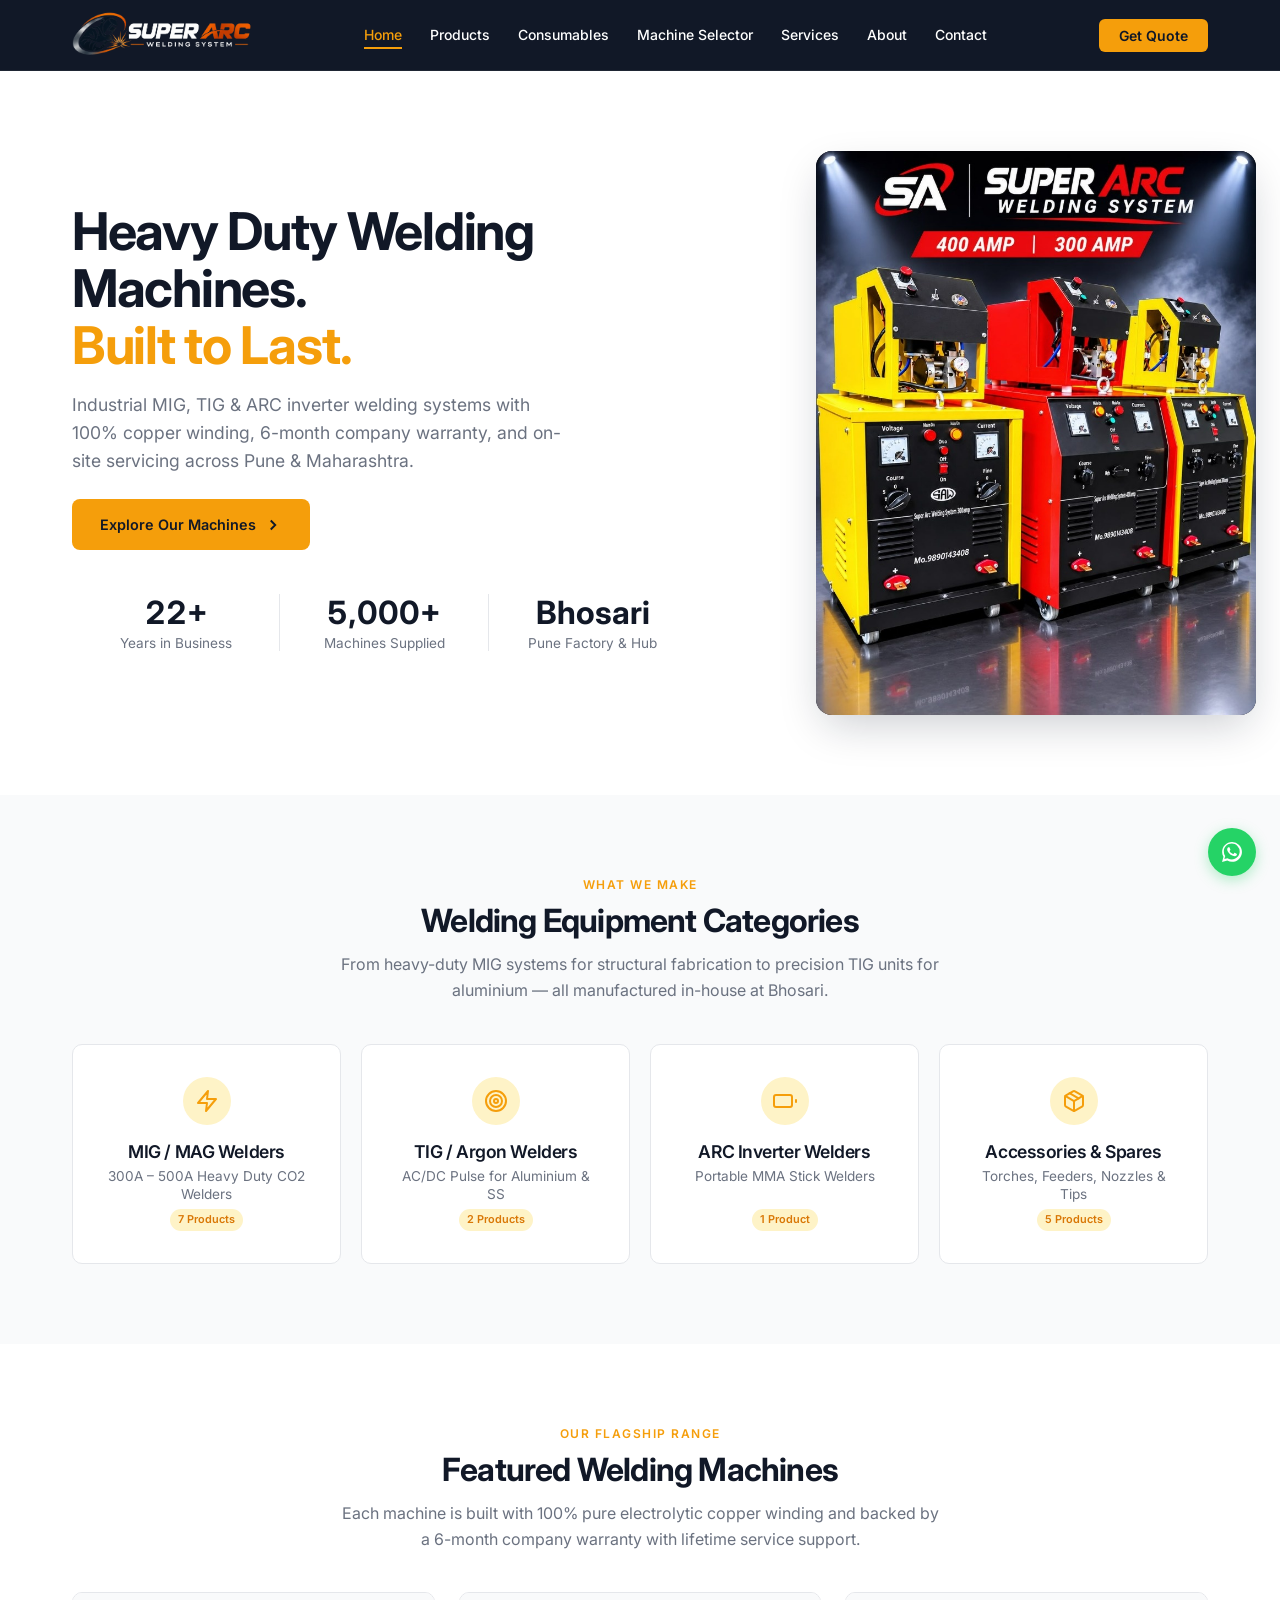
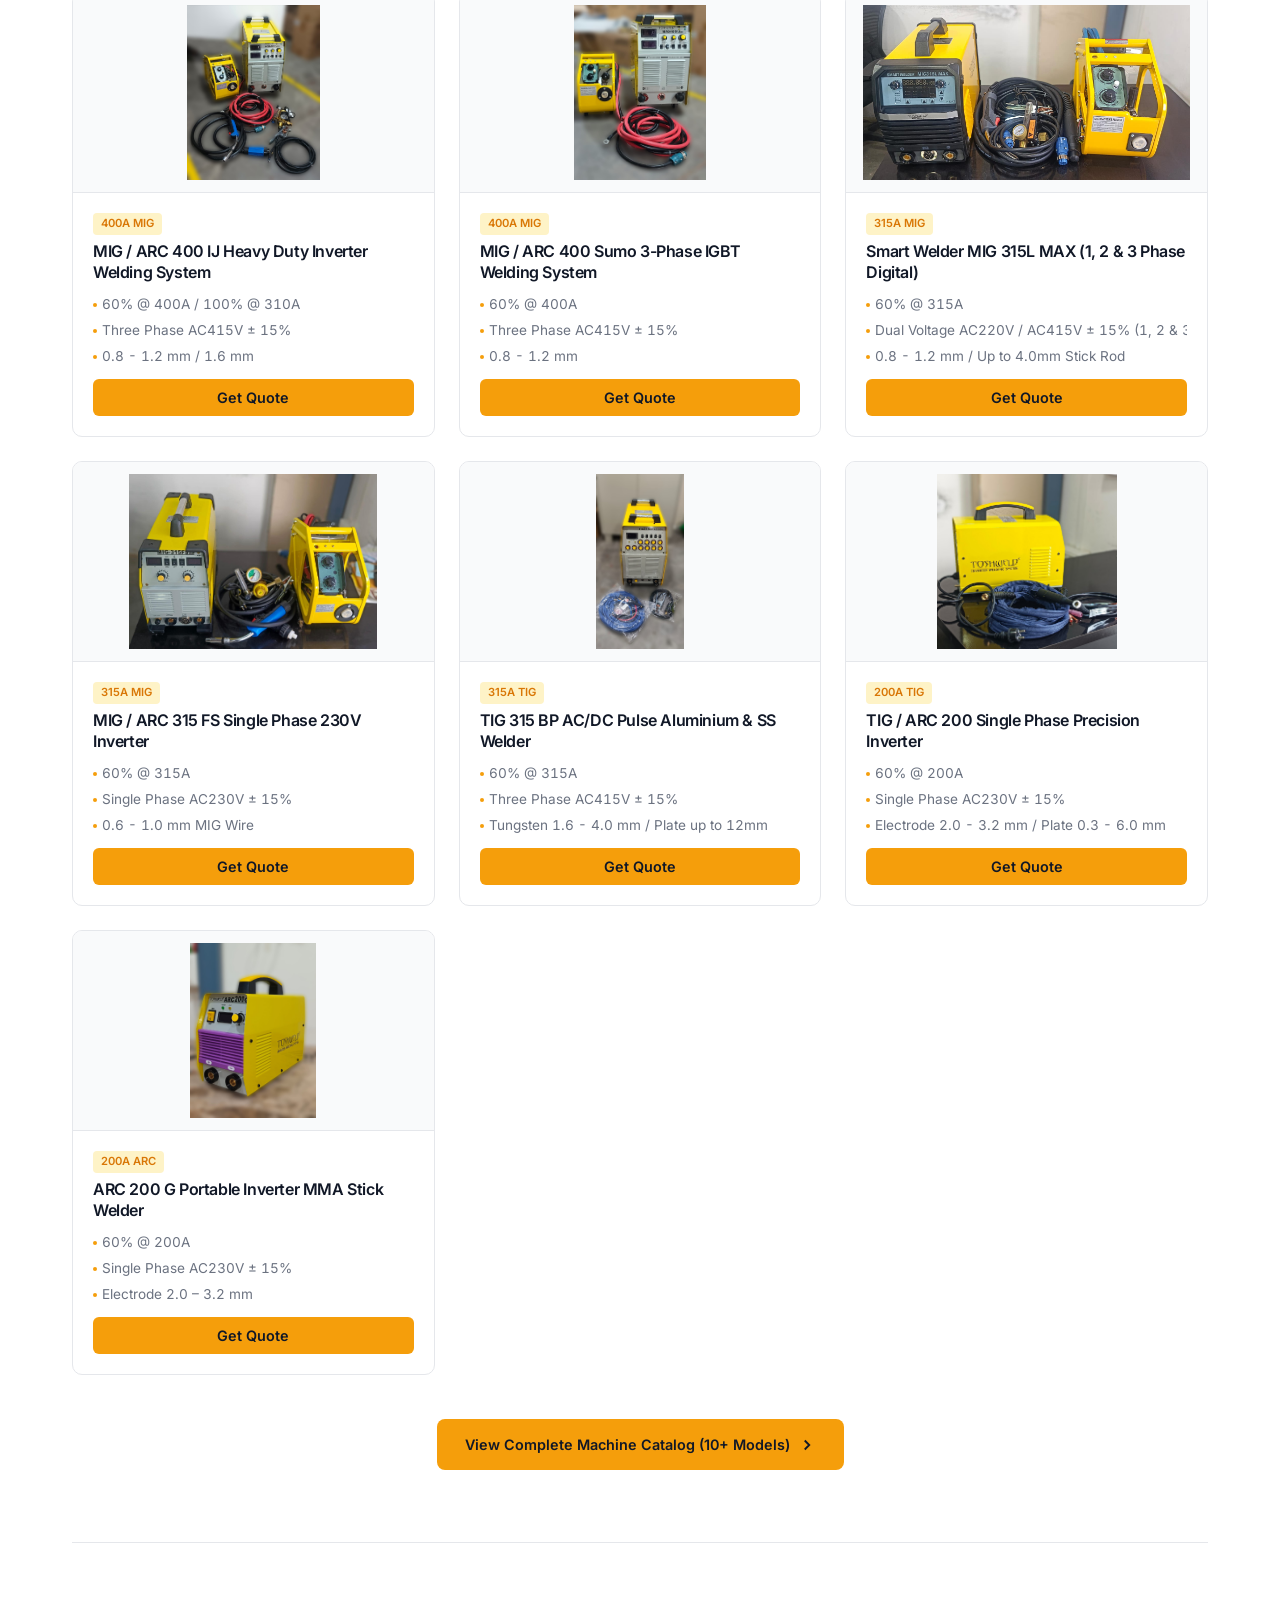
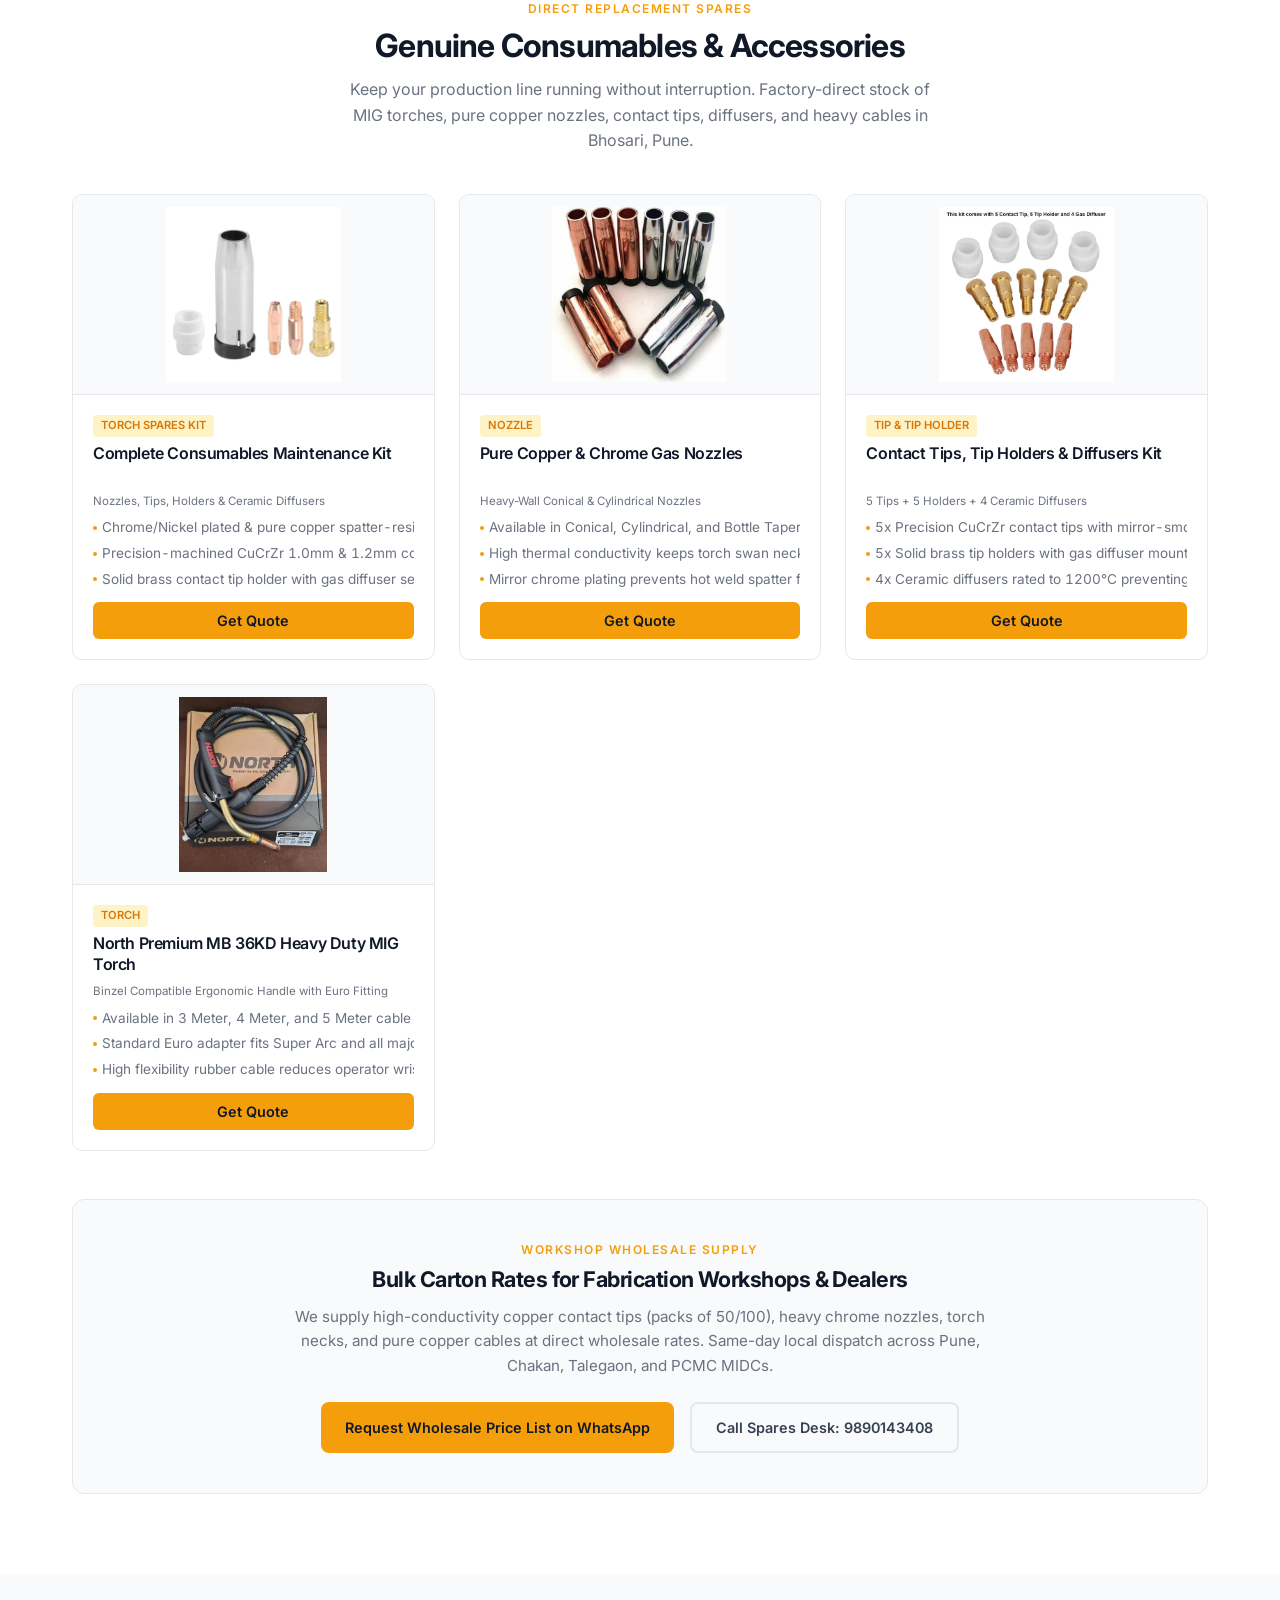
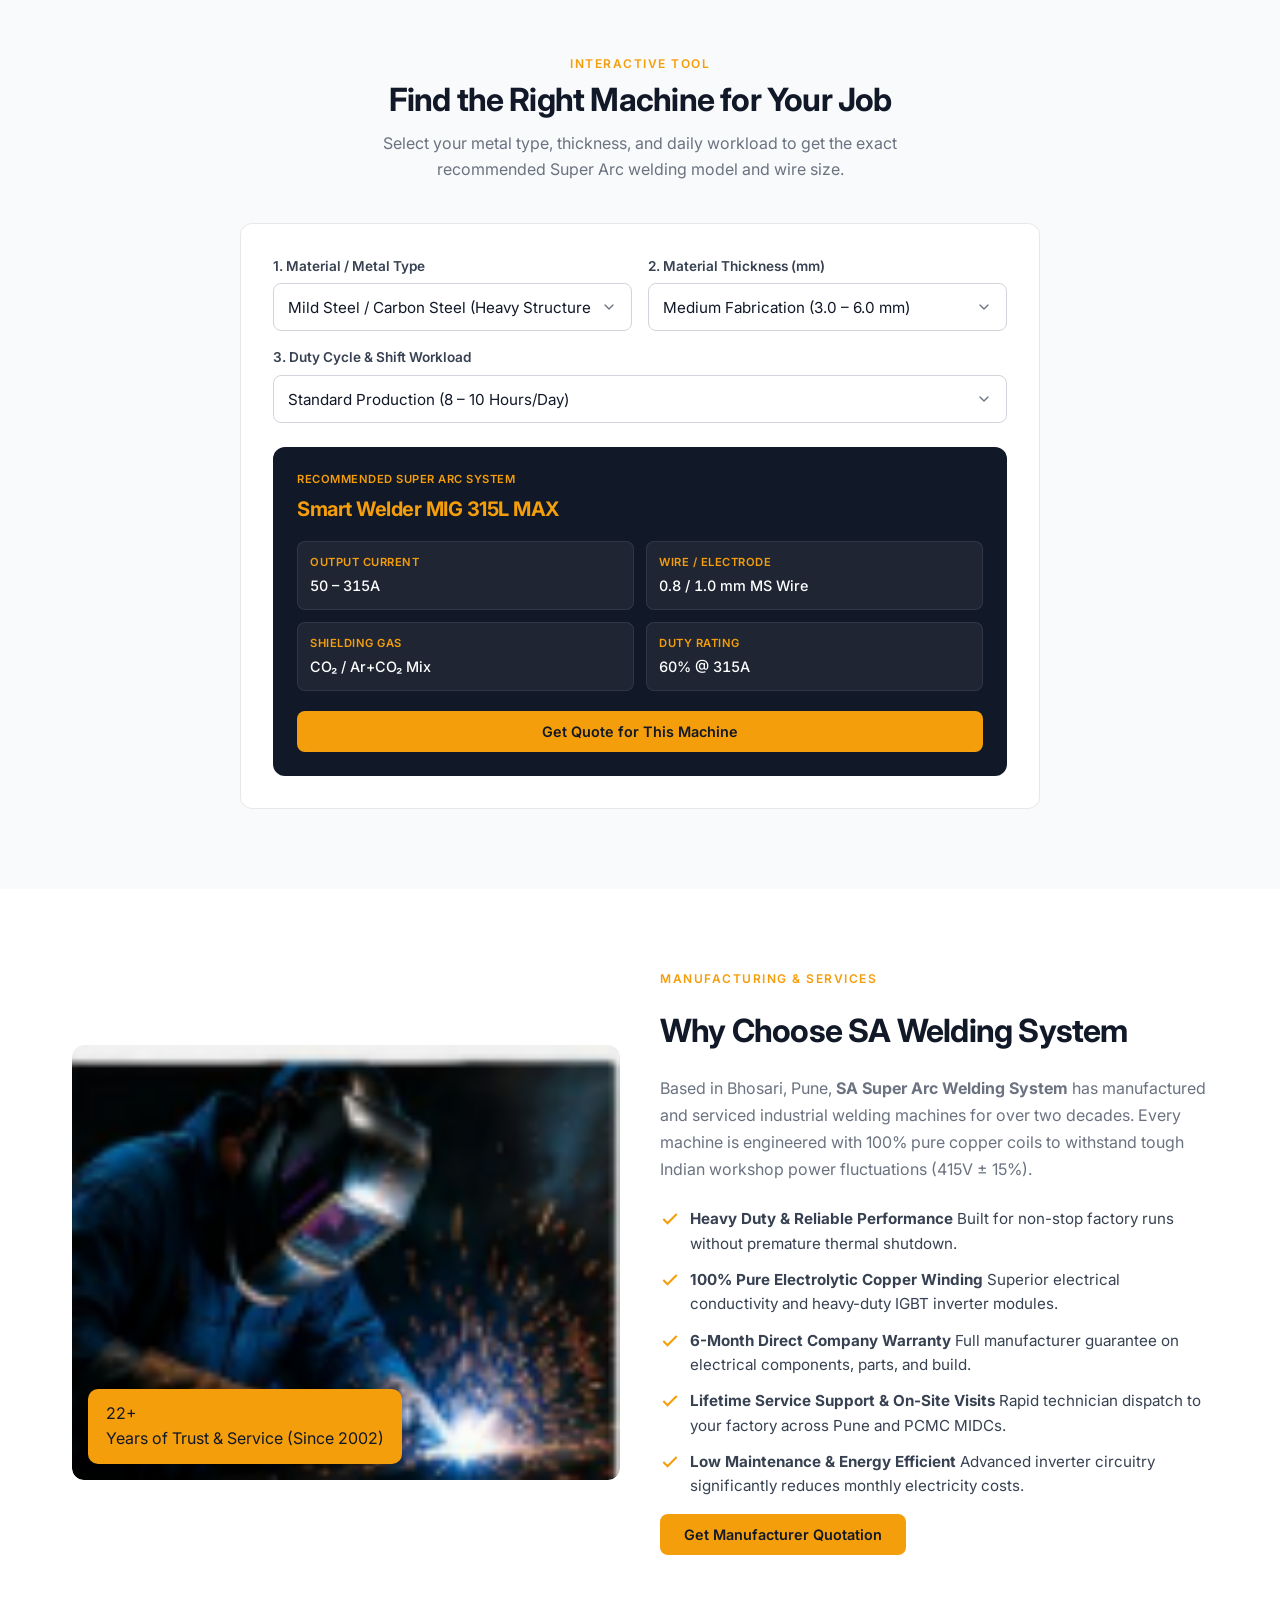
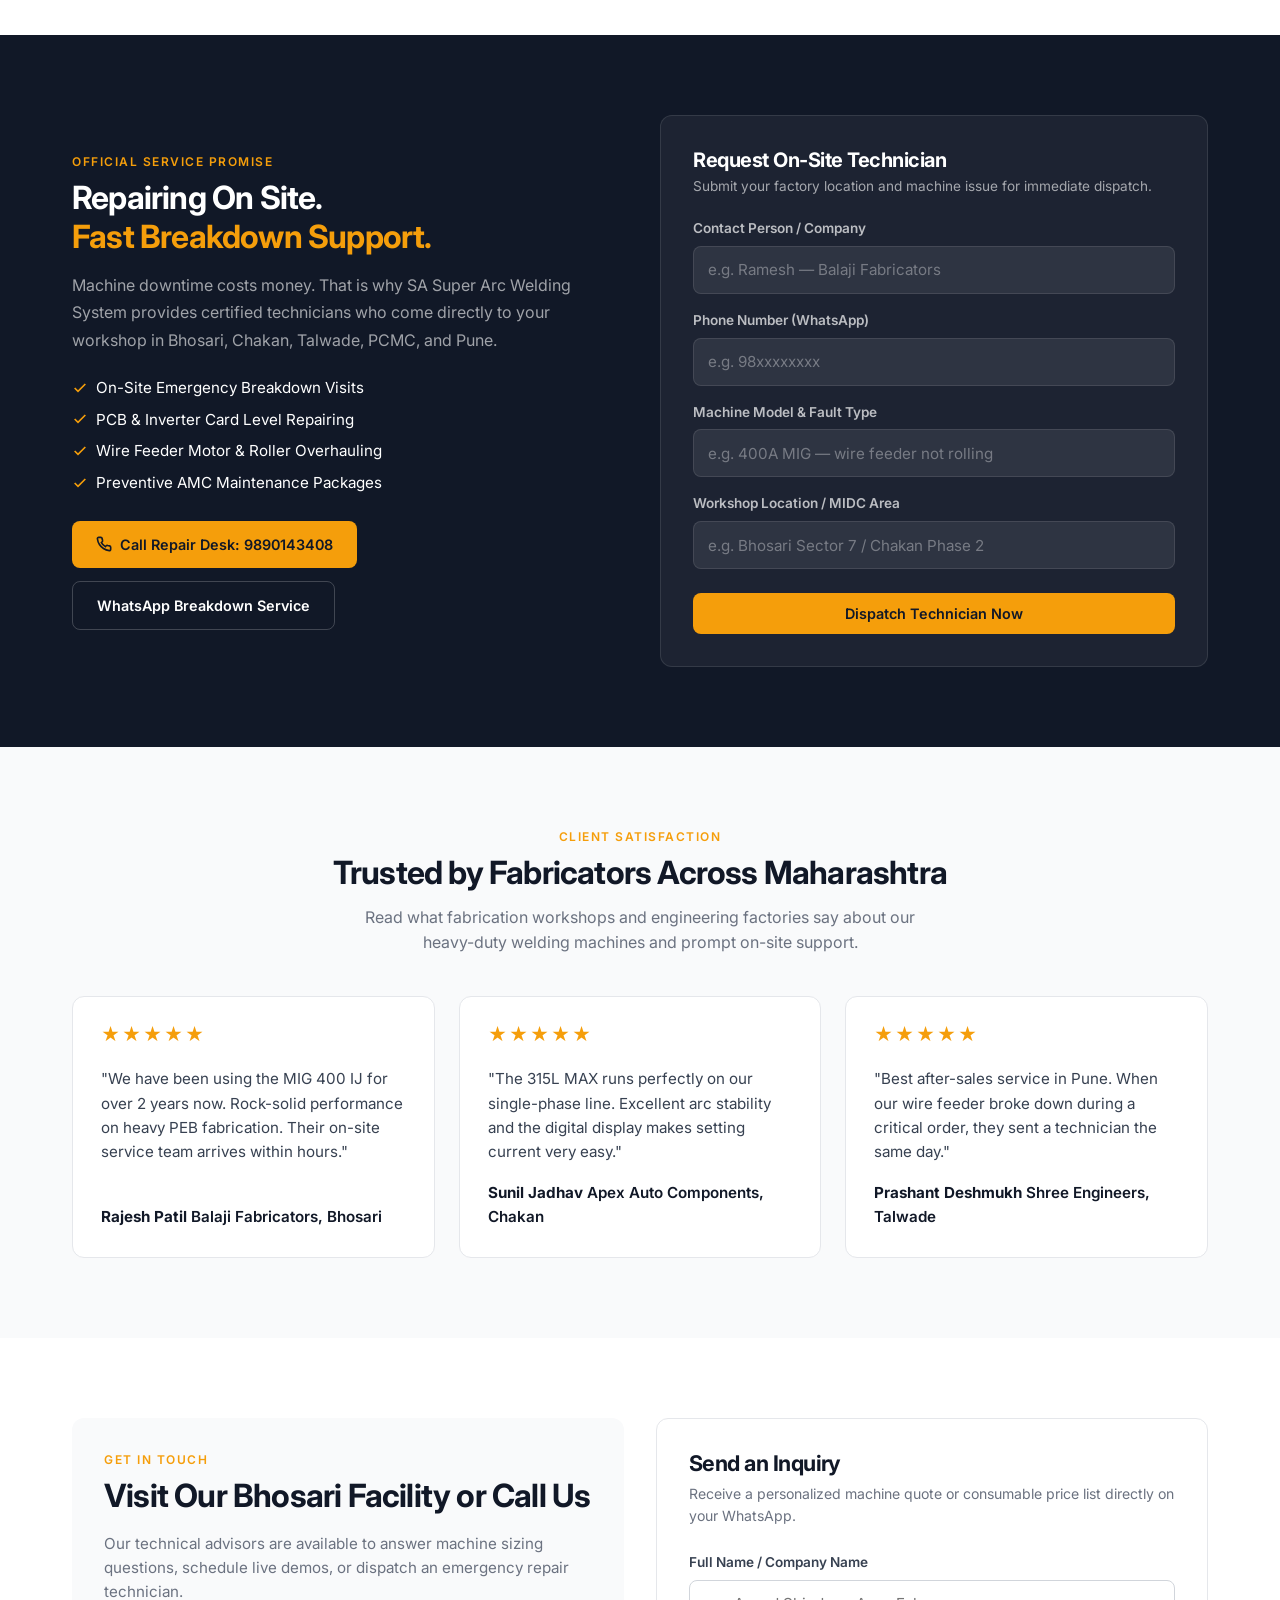
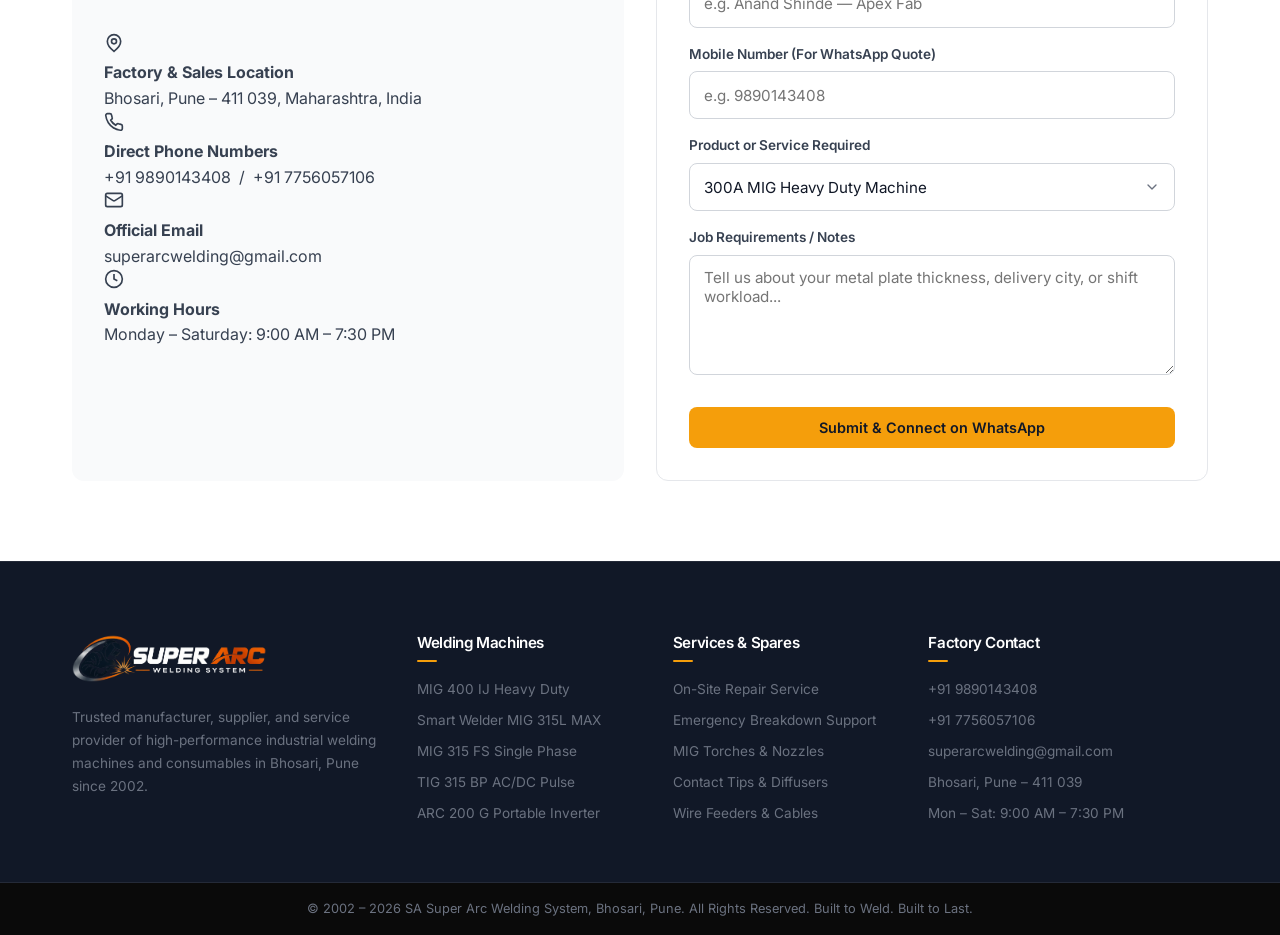
==== index.html @ d8140ee6 "Initial commit: SA Super Arc Welding System website with modern industrial B2B frontend" ====
<!DOCTYPE html>
<html lang="en">
<head>
  <meta charset="UTF-8">
  <meta name="viewport" content="width=device-width, initial-scale=1.0">
  <title>SA Super Arc Welding System | Industrial Welding Machines | Bhosari, Pune</title>
  <meta name="description" content="SA Super Arc Welding System — Manufacturers of Heavy Duty MIG, TIG & ARC Inverter Welding Machines since 2002. 100% Copper Winding, 6-Month Warranty, On-Site Service. Bhosari, Pune.">

  <!-- Google Fonts: Inter Only -->
  <link rel="preconnect" href="https://fonts.googleapis.com">
  <link rel="preconnect" href="https://fonts.gstatic.com" crossorigin>
  <link href="https://fonts.googleapis.com/css2?family=Inter:wght@400;500;600;700&display=swap" rel="stylesheet">

  <!-- Favicon -->
  <link rel="icon" type="image/png" href="assets/images/favicon.png">

  <!-- Stylesheet -->
  <link rel="stylesheet" href="assets/css/styles.css">
</head>
<body>

  <!-- ===== HEADER ===== -->
  <header class="site-header">
    <div class="container">
      <a href="index.html" class="brand-logo" aria-label="SA Super Arc Welding System">
        <img src="assets/images/logo-header.png" alt="SA Super Arc Welding System" class="brand-logo-img">
      </a>

      <!-- Simplified Clean Navigation -->
      <nav>
        <ul class="nav-menu" id="navMenu">
          <button class="mobile-nav-close" id="mobileNavClose" aria-label="Close menu">&times;</button>
          <li><a href="index.html" class="nav-link active">Home</a></li>
          <li><a href="products.html" class="nav-link">Products</a></li>
          <li><a href="#consumables" class="nav-link">Consumables</a></li>
          <li><a href="#calculator" class="nav-link">Machine Selector</a></li>
          <li><a href="#services" class="nav-link">Services</a></li>
          <li><a href="#about" class="nav-link">About</a></li>
          <li><a href="#contact" class="nav-link">Contact</a></li>
        </ul>
      </nav>

      <div style="display: flex; align-items: center; gap: 1rem;">
        <button class="btn btn-get-quote" onclick="openQuoteModal('General Inquiry')">
          Get Quote
        </button>
        <button class="mobile-toggle" id="mobileToggle" aria-label="Toggle Menu">
          <span></span>
          <span></span>
          <span></span>
        </button>
      </div>
    </div>
  </header>

  <!-- ===== 1. HERO (WHAT YOU SELL + 1 BUTTON + TRUST NUMBERS) ===== -->
  <section class="hero-section section-padding" id="hero">
    <div class="container">
      <div class="hero-content">
        <h1 class="hero-title">
          Heavy Duty Welding Machines.<br>
          <span class="highlight-accent">Built to Last.</span>
        </h1>
        <p class="hero-subtitle">
          Industrial MIG, TIG & ARC inverter welding systems with 100% copper winding, 6-month company warranty, and on-site servicing across Pune & Maharashtra.
        </p>
        <div class="hero-actions">
          <a href="#products" class="btn btn-primary">
            Explore Our Machines
            <svg width="18" height="18" viewBox="0 0 24 24" fill="none" stroke="currentColor" stroke-width="2.5"><polyline points="9 18 15 12 9 6"/></svg>
          </a>
        </div>

        <!-- Trust Row of Numbers Near the Top -->
        <div class="stats-row">
          <div class="stat-item">
            <div class="stat-number">22+</div>
            <div class="stat-label">Years in Business</div>
          </div>
          <div class="stat-item">
            <div class="stat-number">5,000+</div>
            <div class="stat-label">Machines Supplied</div>
          </div>
          <div class="stat-item">
            <div class="stat-number">Bhosari</div>
            <div class="stat-label">Pune Factory & Hub</div>
          </div>
        </div>
      </div>

      <div class="hero-image-wrapper">
        <img src="assets/images/hero-machines-banner.jpg" alt="SA Super Arc Welding System 400 AMP and 300 AMP Flagship Heavy Duty Machines" width="799" height="1024" fetchpriority="high">
      </div>
    </div>
  </section>

  <!-- ===== 2. CATEGORIES ===== -->
  <section class="section-padding categories-section" id="categories">
    <div class="container">
      <div class="section-header">
        <span class="section-tag">What We Make</span>
        <h2 class="section-title">Welding Equipment Categories</h2>
        <p class="section-subtitle">
          From heavy-duty MIG systems for structural fabrication to precision TIG units for aluminium — all manufactured in-house at Bhosari.
        </p>
      </div>
      <div class="categories-grid" id="categoriesGrid"></div>
    </div>
  </section>

  <!-- ===== 3. FEATURED MACHINES (EQUAL HEIGHT, 1 BUTTON PER CARD) ===== -->
  <section class="section-padding featured-section" id="products">
    <div class="container">
      <div class="section-header">
        <span class="section-tag">Our Flagship Range</span>
        <h2 class="section-title">Featured Welding Machines</h2>
        <p class="section-subtitle">
          Each machine is built with 100% pure electrolytic copper winding and backed by a 6-month company warranty with lifetime service support.
        </p>
      </div>

      <div class="featured-grid" id="featuredGrid"></div>

      <div style="text-align: center; margin-top: 2.75rem;">
        <a href="products.html" class="btn btn-primary" style="display: inline-flex; padding: 14px 28px;">
          View Complete Machine Catalog (10+ Models)
          <svg width="18" height="18" viewBox="0 0 24 24" fill="none" stroke="currentColor" stroke-width="2.5"><polyline points="9 18 15 12 9 6"/></svg>
        </a>
      </div>

      <!-- ===== GENUINE CONSUMABLES & ACCESSORIES SUB-SECTION ===== -->
      <div id="consumables" style="margin-top: 4.5rem; padding-top: 3.5rem; border-top: 1px solid var(--gray-200);">
        <div class="section-header">
          <span class="section-tag">Direct Replacement Spares</span>
          <h2 class="section-title">Genuine Consumables & Accessories</h2>
          <p class="section-subtitle">
            Keep your production line running without interruption. Factory-direct stock of MIG torches, pure copper nozzles, contact tips, diffusers, and heavy cables in Bhosari, Pune.
          </p>
        </div>

        <div class="products-grid" id="consumablesHomeGrid"></div>

        <div style="background: var(--gray-50); border: 1px solid var(--gray-200); border-radius: 12px; padding: 2.5rem; margin-top: 3rem;">
          <div style="max-width: 720px; margin: 0 auto; text-align: center;">
            <span class="section-tag">Workshop Wholesale Supply</span>
            <h3 style="font-size: 1.35rem; font-weight: 700; color: var(--gray-900); margin-bottom: 0.75rem;">
              Bulk Carton Rates for Fabrication Workshops & Dealers
            </h3>
            <p style="color: var(--gray-500); line-height: 1.6; margin-bottom: 1.5rem; font-size: 0.95rem;">
              We supply high-conductivity copper contact tips (packs of 50/100), heavy chrome nozzles, torch necks, and pure copper cables at direct wholesale rates. Same-day local dispatch across Pune, Chakan, Talegaon, and PCMC MIDCs.
            </p>
            <div style="display: flex; justify-content: center; gap: 1rem; flex-wrap: wrap;">
              <button class="btn btn-primary" onclick="openQuoteModal('Bulk Consumables Wholesale Price List')">
                Request Wholesale Price List on WhatsApp
              </button>
              <a href="tel:+919890143408" class="btn btn-outline">
                Call Spares Desk: 9890143408
              </a>
            </div>
          </div>
        </div>
      </div>
    </div>
  </section>

  <!-- ===== 4. MACHINE SELECTOR (INTERACTIVE TOOL) ===== -->
  <section class="section-padding selector-section" id="calculator">
    <div class="container">
      <div class="section-header">
        <span class="section-tag">Interactive Tool</span>
        <h2 class="section-title">Find the Right Machine for Your Job</h2>
        <p class="section-subtitle">
          Select your metal type, thickness, and daily workload to get the exact recommended Super Arc welding model and wire size.
        </p>
      </div>

      <div class="selector-container">
        <div class="selector-form-grid">
          <div class="form-group">
            <label for="calcMetal">1. Material / Metal Type</label>
            <select id="calcMetal" class="form-control">
              <option value="ms">Mild Steel / Carbon Steel (Heavy Structure / PEB)</option>
              <option value="ss">Stainless Steel (Food, Pharma & Sheet Metal)</option>
              <option value="aluminium">Aluminium & Alloys (Auto Intercoolers, Tanks)</option>
              <option value="general">General Maintenance / Site Welding</option>
            </select>
          </div>

          <div class="form-group">
            <label for="calcThickness">2. Material Thickness (mm)</label>
            <select id="calcThickness" class="form-control">
              <option value="1.2">Sheet Metal (0.8 – 2.0 mm)</option>
              <option value="4.0" selected>Medium Fabrication (3.0 – 6.0 mm)</option>
              <option value="8.0">Heavy Plate & Girders (8.0 – 12.0 mm)</option>
              <option value="16.0">Super Heavy Continuous (16.0 mm+)</option>
            </select>
          </div>

          <div class="form-group" style="grid-column: 1 / -1;">
            <label for="calcWorkload">3. Duty Cycle & Shift Workload</label>
            <select id="calcWorkload" class="form-control">
              <option value="light">Single Shift / Light Workshop Use</option>
              <option value="medium" selected>Standard Production (8 – 10 Hours/Day)</option>
              <option value="heavy">Continuous Heavy Industrial Duty (24/7)</option>
            </select>
          </div>
        </div>

        <div class="selector-result">
          <div class="selector-spec-label" style="margin-bottom: 4px;">Recommended Super Arc System</div>
          <div class="selector-result-title" id="calcResultModel">Smart Welder MIG 315L MAX</div>
          
          <div class="selector-specs-grid">
            <div class="selector-spec-box">
              <div class="selector-spec-label">Output Current</div>
              <div class="selector-spec-value" id="calcResultAmps">180A – 260A</div>
            </div>
            <div class="selector-spec-box">
              <div class="selector-spec-label">Wire / Electrode</div>
              <div class="selector-spec-value" id="calcResultWire">0.8 mm – 1.0 mm Wire</div>
            </div>
            <div class="selector-spec-box">
              <div class="selector-spec-label">Shielding Gas</div>
              <div class="selector-spec-value" id="calcResultGas">100% CO2 Gas</div>
            </div>
            <div class="selector-spec-box">
              <div class="selector-spec-label">Duty Rating</div>
              <div class="selector-spec-value" id="calcResultDuty">60% @ 315A</div>
            </div>
          </div>

          <button class="btn btn-primary" style="width: 100%; margin-top: 1.25rem;" onclick="openQuoteModal('Custom Match Recommendation')">
            Get Quote for This Machine
          </button>
        </div>
      </div>
    </div>
  </section>

  <!-- ===== 5. WHY CHOOSE US / ABOUT ===== -->
  <section class="section-padding about-section" id="about">
    <div class="container about-grid">
      <div class="about-image-wrap">
        <img src="assets/images/welder-work.png" alt="Industrial Welder at Work with Super Arc System" class="about-main-img">
        <div class="about-badge-card">
          <div class="about-badge-number">22+</div>
          <div class="about-badge-label">Years of Trust & Service (Since 2002)</div>
        </div>
      </div>

      <div class="about-content">
        <span class="section-tag" style="text-align: left;">Manufacturing & Services</span>
        <h2 class="section-title" style="text-align: left; margin-bottom: 0.5rem;">
          Why Choose SA Welding System
        </h2>
        <p>
          Based in Bhosari, Pune, <strong>SA Super Arc Welding System</strong> has manufactured and serviced industrial welding machines for over two decades. Every machine is engineered with 100% pure copper coils to withstand tough Indian workshop power fluctuations (415V ± 15%).
        </p>

        <ul class="why-list">
          <li class="why-list-item">
            <svg viewBox="0 0 24 24" fill="none" stroke="currentColor" stroke-width="2.5"><polyline points="20 6 9 17 4 12"/></svg>
            <div>
              <strong>Heavy Duty & Reliable Performance</strong>
              <span>Built for non-stop factory runs without premature thermal shutdown.</span>
            </div>
          </li>
          <li class="why-list-item">
            <svg viewBox="0 0 24 24" fill="none" stroke="currentColor" stroke-width="2.5"><polyline points="20 6 9 17 4 12"/></svg>
            <div>
              <strong>100% Pure Electrolytic Copper Winding</strong>
              <span>Superior electrical conductivity and heavy-duty IGBT inverter modules.</span>
            </div>
          </li>
          <li class="why-list-item">
            <svg viewBox="0 0 24 24" fill="none" stroke="currentColor" stroke-width="2.5"><polyline points="20 6 9 17 4 12"/></svg>
            <div>
              <strong>6-Month Direct Company Warranty</strong>
              <span>Full manufacturer guarantee on electrical components, parts, and build.</span>
            </div>
          </li>
          <li class="why-list-item">
            <svg viewBox="0 0 24 24" fill="none" stroke="currentColor" stroke-width="2.5"><polyline points="20 6 9 17 4 12"/></svg>
            <div>
              <strong>Lifetime Service Support & On-Site Visits</strong>
              <span>Rapid technician dispatch to your factory across Pune and PCMC MIDCs.</span>
            </div>
          </li>
          <li class="why-list-item">
            <svg viewBox="0 0 24 24" fill="none" stroke="currentColor" stroke-width="2.5"><polyline points="20 6 9 17 4 12"/></svg>
            <div>
              <strong>Low Maintenance & Energy Efficient</strong>
              <span>Advanced inverter circuitry significantly reduces monthly electricity costs.</span>
            </div>
          </li>
        </ul>

        <div>
          <button class="btn btn-primary" onclick="openQuoteModal('Factory Direct Inquiry')">
            Get Manufacturer Quotation
          </button>
        </div>
      </div>
    </div>
  </section>

  <!-- ===== 6. ON-SITE REPAIR / SERVICES (RICH CHARCOAL CONTRAST SECTION) ===== -->
  <section class="services-section section-padding" id="services">
    <div class="container services-grid">
      <div class="services-content">
        <span class="section-tag">Official Service Promise</span>
        <h2 class="services-heading">
          Repairing On Site.<br>
          <span>Fast Breakdown Support.</span>
        </h2>
        <p class="services-text">
          Machine downtime costs money. That is why SA Super Arc Welding System provides certified technicians who come directly to your workshop in Bhosari, Chakan, Talwade, PCMC, and Pune.
        </p>

        <ul class="services-check-list">
          <li class="services-check-item">
            <svg viewBox="0 0 24 24" fill="none" stroke="currentColor" stroke-width="2.5"><polyline points="20 6 9 17 4 12"/></svg>
            On-Site Emergency Breakdown Visits
          </li>
          <li class="services-check-item">
            <svg viewBox="0 0 24 24" fill="none" stroke="currentColor" stroke-width="2.5"><polyline points="20 6 9 17 4 12"/></svg>
            PCB & Inverter Card Level Repairing
          </li>
          <li class="services-check-item">
            <svg viewBox="0 0 24 24" fill="none" stroke="currentColor" stroke-width="2.5"><polyline points="20 6 9 17 4 12"/></svg>
            Wire Feeder Motor & Roller Overhauling
          </li>
          <li class="services-check-item">
            <svg viewBox="0 0 24 24" fill="none" stroke="currentColor" stroke-width="2.5"><polyline points="20 6 9 17 4 12"/></svg>
            Preventive AMC Maintenance Packages
          </li>
        </ul>

        <div style="display: flex; gap: 0.85rem; flex-wrap: wrap; margin-top: 1.75rem;">
          <a href="tel:+919890143408" class="btn btn-primary">
            <svg width="16" height="16" viewBox="0 0 24 24" fill="none" stroke="currentColor" stroke-width="2.5"><path d="M22 16.92v3a2 2 0 0 1-2.18 2 19.79 19.79 0 0 1-8.63-3.07 19.5 19.5 0 0 1-6-6 19.79 19.79 0 0 1-3.07-8.67A2 2 0 0 1 4.11 2h3a2 2 0 0 1 2 1.72c.13.87.36 1.72.7 2.81a2 2 0 0 1-.45 2.11L8.09 9.91a16 16 0 0 0 6 6l1.27-1.27a2 2 0 0 1 2.11-.45c1.09.34 1.94.57 2.81.7A2 2 0 0 1 22 16.92z"/></svg>
            Call Repair Desk: 9890143408
          </a>
          <a href="https://wa.me/917756057106?text=URGENT%20WELDING%20MACHINE%20BREAKDOWN%20REPAIR%20SERVICE%20REQUEST" target="_blank" class="btn btn-outline-light">
            WhatsApp Breakdown Service
          </a>
        </div>
      </div>

      <!-- Quick Repair Dispatch Form -->
      <div class="services-form-card">
        <h3 style="font-size: 1.25rem; font-weight: 700; color: var(--white); margin-bottom: 0.25rem;">
          Request On-Site Technician
        </h3>
        <p style="font-size: 0.85rem; color: rgba(255,255,255,0.6); margin-bottom: 1.25rem;">
          Submit your factory location and machine issue for immediate dispatch.
        </p>

        <form id="repairServiceForm">
          <div class="form-group">
            <label>Contact Person / Company</label>
            <input type="text" name="name" class="form-control" placeholder="e.g. Ramesh — Balaji Fabricators" required>
          </div>
          <div class="form-group">
            <label>Phone Number (WhatsApp)</label>
            <input type="tel" name="phone" class="form-control" placeholder="e.g. 98xxxxxxxx" required>
          </div>
          <div class="form-group">
            <label>Machine Model & Fault Type</label>
            <input type="text" name="service" class="form-control" placeholder="e.g. 400A MIG — wire feeder not rolling" required>
          </div>
          <div class="form-group">
            <label>Workshop Location / MIDC Area</label>
            <input type="text" name="notes" class="form-control" placeholder="e.g. Bhosari Sector 7 / Chakan Phase 2" required>
          </div>
          <button type="submit" class="btn btn-primary" style="width: 100%; margin-top: 0.5rem;">
            Dispatch Technician Now
          </button>
        </form>
      </div>
    </div>
  </section>

  <!-- ===== 7. TESTIMONIALS (3 CLEAN BALANCED CARDS) ===== -->
  <section class="section-padding testimonials-section" id="reviews">
    <div class="container">
      <div class="section-header">
        <span class="section-tag">Client Satisfaction</span>
        <h2 class="section-title">Trusted by Fabricators Across Maharashtra</h2>
        <p class="section-subtitle">
          Read what fabrication workshops and engineering factories say about our heavy-duty welding machines and prompt on-site support.
        </p>
      </div>

      <div class="testimonials-grid" id="testimonialsGrid"></div>
    </div>
  </section>

  <!-- ===== 8. CONTACT & LOCATION SECTION ===== -->
  <section class="section-padding contact-section" id="contact">
    <div class="container contact-grid">
      <!-- Contact Details -->
      <div class="contact-card">
        <span class="section-tag" style="text-align: left;">Get in Touch</span>
        <h2 class="section-title" style="text-align: left; margin-bottom: 1rem;">
          Visit Our Bhosari Facility or Call Us
        </h2>
        <p style="color: var(--gray-500); margin-bottom: 1.75rem; font-size: 0.95rem;">
          Our technical advisors are available to answer machine sizing questions, schedule live demos, or dispatch an emergency repair technician.
        </p>

        <ul class="contact-list">
          <li>
            <div class="contact-icon">
              <svg width="20" height="20" viewBox="0 0 24 24" fill="none" stroke="currentColor" stroke-width="2"><path d="M20 10c0 6-8 12-8 12s-8-6-8-12a8 8 0 0 1 16 0Z"/><circle cx="12" cy="10" r="3"/></svg>
            </div>
            <div>
              <strong>Factory & Sales Location</strong>
              <p>Bhosari, Pune – 411 039, Maharashtra, India</p>
            </div>
          </li>

          <li>
            <div class="contact-icon">
              <svg width="20" height="20" viewBox="0 0 24 24" fill="none" stroke="currentColor" stroke-width="2"><path d="M22 16.92v3a2 2 0 0 1-2.18 2 19.79 19.79 0 0 1-8.63-3.07 19.5 19.5 0 0 1-6-6 19.79 19.79 0 0 1-3.07-8.67A2 2 0 0 1 4.11 2h3a2 2 0 0 1 2 1.72c.13.87.36 1.72.7 2.81a2 2 0 0 1-.45 2.11L8.09 9.91a16 16 0 0 0 6 6l1.27-1.27a2 2 0 0 1 2.11-.45c1.09.34 1.94.57 2.81.7A2 2 0 0 1 22 16.92z"/></svg>
            </div>
            <div>
              <strong>Direct Phone Numbers</strong>
              <p><a href="tel:+919890143408">+91 9890143408</a> &nbsp;/&nbsp; <a href="tel:+917756057106">+91 7756057106</a></p>
            </div>
          </li>

          <li>
            <div class="contact-icon">
              <svg width="20" height="20" viewBox="0 0 24 24" fill="none" stroke="currentColor" stroke-width="2"><rect width="20" height="16" x="2" y="4" rx="2"/><path d="m22 7-8.97 5.7a1.94 1.94 0 0 1-2.06 0L2 7"/></svg>
            </div>
            <div>
              <strong>Official Email</strong>
              <p><a href="mailto:superarcwelding@gmail.com">superarcwelding@gmail.com</a></p>
            </div>
          </li>

          <li>
            <div class="contact-icon">
              <svg width="20" height="20" viewBox="0 0 24 24" fill="none" stroke="currentColor" stroke-width="2"><circle cx="12" cy="12" r="10"/><polyline points="12 6 12 12 16 14"/></svg>
            </div>
            <div>
              <strong>Working Hours</strong>
              <p>Monday – Saturday: 9:00 AM – 7:30 PM</p>
            </div>
          </li>
        </ul>
      </div>

      <!-- Quick Message Form Card -->
      <div class="form-card">
        <h3 style="font-size: 1.35rem; font-weight: 700; color: var(--gray-900); margin-bottom: 0.35rem;">
          Send an Inquiry
        </h3>
        <p style="font-size: 0.88rem; color: var(--gray-500); margin-bottom: 1.5rem;">
          Receive a personalized machine quote or consumable price list directly on your WhatsApp.
        </p>

        <form id="contactQuoteForm">
          <div class="form-group">
            <label>Full Name / Company Name</label>
            <input type="text" name="name" class="form-control" placeholder="e.g. Anand Shinde — Apex Fab" required>
          </div>

          <div class="form-group">
            <label>Mobile Number (For WhatsApp Quote)</label>
            <input type="tel" name="phone" class="form-control" placeholder="e.g. 9890143408" required>
          </div>

          <div class="form-group">
            <label>Product or Service Required</label>
            <select name="product" class="form-control">
              <option value="300AMP MIG Heavy Duty Machine">300A MIG Heavy Duty Machine</option>
              <option value="400AMP MIG Heavy Duty Machine">400A MIG Heavy Duty Machine</option>
              <option value="MIG 315L MAX Smart Welder">Smart Welder MIG 315L MAX</option>
              <option value="ARC-200 Inverter Welder">ARC-200 Portable Inverter</option>
              <option value="TIG-315 AC/DC Welder">TIG-315 AC/DC Aluminium Welder</option>
              <option value="Welding Consumables & Torches">Welding Torches, Tips, Nozzles & Spares</option>
              <option value="On-Site Machine Repairing">On-Site Machine Repairing / Breakdown</option>
            </select>
          </div>

          <div class="form-group">
            <label>Job Requirements / Notes</label>
            <textarea name="notes" class="form-control" rows="3" placeholder="Tell us about your metal plate thickness, delivery city, or shift workload..."></textarea>
          </div>

          <button type="submit" class="btn btn-primary" style="width: 100%; margin-top: 0.5rem;">
            Submit & Connect on WhatsApp
          </button>
        </form>
      </div>
    </div>
  </section>

  <!-- ===== FOOTER ===== -->
  <footer class="site-footer">
    <div class="footer-top">
      <div class="container">
        <div class="footer-top-grid">
          <div class="footer-col">
            <img src="assets/images/logo-header.png" alt="SA Super Arc Welding System" class="footer-brand-logo">
            <p>
              Trusted manufacturer, supplier, and service provider of high-performance industrial welding machines and consumables in Bhosari, Pune since 2002.
            </p>
          </div>

          <div class="footer-col">
            <h4>Welding Machines</h4>
            <ul>
              <li><a href="products.html">MIG 400 IJ Heavy Duty</a></li>
              <li><a href="products.html">Smart Welder MIG 315L MAX</a></li>
              <li><a href="products.html">MIG 315 FS Single Phase</a></li>
              <li><a href="products.html">TIG 315 BP AC/DC Pulse</a></li>
              <li><a href="products.html">ARC 200 G Portable Inverter</a></li>
            </ul>
          </div>

          <div class="footer-col">
            <h4>Services & Spares</h4>
            <ul>
              <li><a href="#services">On-Site Repair Service</a></li>
              <li><a href="#services">Emergency Breakdown Support</a></li>
              <li><a href="#consumables">MIG Torches & Nozzles</a></li>
              <li><a href="#consumables">Contact Tips & Diffusers</a></li>
              <li><a href="#consumables">Wire Feeders & Cables</a></li>
            </ul>
          </div>

          <div class="footer-col">
            <h4>Factory Contact</h4>
            <ul>
              <li><a href="tel:+919890143408">+91 9890143408</a></li>
              <li><a href="tel:+917756057106">+91 7756057106</a></li>
              <li><a href="mailto:superarcwelding@gmail.com">superarcwelding@gmail.com</a></li>
              <li>Bhosari, Pune – 411 039</li>
              <li>Mon – Sat: 9:00 AM – 7:30 PM</li>
            </ul>
          </div>
        </div>
      </div>
    </div>

    <div class="footer-bottom">
      <div class="container">
        &copy; 2002 – 2026 SA Super Arc Welding System, Bhosari, Pune. All Rights Reserved. Built to Weld. Built to Last.
      </div>
    </div>
  </footer>

  <!-- ===== FLOATING WHATSAPP (SMALL ROUND ICON ONLY) ===== -->
  <a href="https://wa.me/919890143408?text=Hello%20Super%20Arc%20Welding,%20I%20am%20visiting%20your%20website%20and%20need%20a%20quotation." target="_blank" class="floating-whatsapp" aria-label="Chat on WhatsApp">
    <svg viewBox="0 0 24 24"><path d="M12.04 2c-5.46 0-9.91 4.45-9.91 9.91 0 1.75.46 3.45 1.32 4.95L2.05 22l5.25-1.38c1.45.79 3.08 1.21 4.74 1.21 5.46 0 9.91-4.45 9.91-9.91 0-2.65-1.03-5.14-2.9-7.01A9.816 9.816 0 0 0 12.04 2zm.01 17.58c-1.48 0-2.93-.39-4.21-1.13l-.3-.18-3.13.82.83-3.05-.2-.32a7.92 7.92 0 0 1-1.22-4.22c0-4.38 3.56-7.94 7.94-7.94 2.12 0 4.11.83 5.61 2.33a7.896 7.896 0 0 1 2.32 5.61c0 4.38-3.56 7.94-7.94 7.94zm4.35-5.95c-.24-.12-1.41-.7-1.63-.78-.22-.08-.38-.12-.54.12-.16.24-.62.78-.76.94-.14.16-.28.18-.52.06-.24-.12-1.01-.37-1.92-1.18-.71-.63-1.19-1.41-1.33-1.65-.14-.24-.01-.37.11-.49.11-.11.24-.28.36-.42.12-.14.16-.24.24-.4.08-.16.04-.3-.02-.42-.06-.12-.54-1.3-.74-1.78-.2-.47-.4-.41-.54-.42h-.46c-.16 0-.42.06-.64.3-.22.24-.84.82-.84 2 0 1.18.86 2.32.98 2.48.12.16 1.69 2.58 4.1 3.62.57.25 1.02.4 1.37.51.58.18 1.1.16 1.52.1.46-.07 1.41-.58 1.61-1.14.2-.56.2-1.04.14-1.14-.06-.1-.22-.16-.46-.28z"/></svg>
  </a>

  <!-- ===== MODAL: INSTANT QUOTE ===== -->
  <div class="modal-overlay" id="quoteModal">
    <div class="modal-content">
      <button class="modal-close-btn" aria-label="Close modal">&times;</button>
      <h3 class="modal-title">Request Factory Direct Pricing</h3>
      <p style="font-size: 0.85rem; color: var(--gray-500); margin-bottom: 1.25rem;">
        Get direct manufacturer pricing with 6-month warranty and lifetime service support.
      </p>

      <form id="modalQuoteForm">
        <div class="form-group">
          <label>Selected Product</label>
          <input type="text" id="modalProductField" name="product" class="form-control" value="300AMP MIG Heavy Duty" required>
        </div>
        <div class="form-group">
          <label>Your Name / Business</label>
          <input type="text" name="name" class="form-control" placeholder="Enter your full name" required>
        </div>
        <div class="form-group">
          <label>Mobile Number (For WhatsApp Quote)</label>
          <input type="tel" name="phone" class="form-control" placeholder="10-digit mobile number" required>
        </div>
        <div class="form-group">
          <label>Your City / MIDC Industrial Area</label>
          <input type="text" name="notes" class="form-control" placeholder="e.g. Bhosari, Chakan, Pune, Talegaon">
        </div>
        <button type="submit" class="btn btn-primary">
          Get Quotation on WhatsApp
        </button>
      </form>
    </div>
  </div>

  <!-- Scripts -->
  <script src="assets/js/products-data.js"></script>
  <script src="assets/js/main.js"></script>
</body>
</html>
---- assets/css/styles.css ----
/* ==========================================================================
   Super Arc Welding — Master Stylesheet
   Mobile-first · Inter · Production-ready
   ========================================================================== */

/* ---- Google Fonts ---- */
@import url('https://fonts.googleapis.com/css2?family=Inter:wght@400;500;600;700&display=swap');

/* ---- CSS Custom Properties ---- */
:root {
  --white: #FFFFFF;
  --gray-50: #F9FAFB;
  --gray-100: #F3F4F6;
  --gray-200: #E5E7EB;
  --gray-300: #D1D5DB;
  --gray-500: #6B7280;
  --gray-700: #374151;
  --gray-900: #111827;
  --accent: #F59E0B;
  --accent-hover: #D97706;
  --accent-light: #FEF3C7;
  --font-family: 'Inter', system-ui, -apple-system, sans-serif;
  --transition: 0.2s ease;
}

/* ---- Reset & Base ---- */
*,
*::before,
*::after {
  margin: 0;
  padding: 0;
  box-sizing: border-box;
}

html {
  scroll-behavior: smooth;
  -webkit-text-size-adjust: 100%;
}

body {
  font-family: var(--font-family);
  font-weight: 400;
  color: var(--gray-700);
  background: var(--white);
  line-height: 1.6;
  -webkit-font-smoothing: antialiased;
  -moz-osx-font-smoothing: grayscale;
}

img {
  max-width: 100%;
  height: auto;
  display: block;
}

a {
  color: inherit;
  text-decoration: none;
  transition: color var(--transition);
}

ul,
ol {
  list-style: none;
}

button,
input,
select,
textarea {
  font-family: var(--font-family);
  font-size: inherit;
  outline: none;
}

h1, h2, h3, h4, h5, h6 {
  font-weight: 700;
  letter-spacing: -0.025em;
  color: var(--gray-900);
  line-height: 1.2;
}

/* ---- Layout ---- */
.container {
  max-width: 1200px;
  padding: 0 1rem;
  margin: 0 auto;
  width: 100%;
}

.section-padding {
  padding: 3rem 0;
}

/* ---- Buttons ---- */
.btn {
  display: inline-flex;
  align-items: center;
  justify-content: center;
  gap: 8px;
  font-weight: 600;
  border-radius: 8px;
  cursor: pointer;
  transition: background var(--transition), color var(--transition), border-color var(--transition), box-shadow var(--transition);
  border: none;
  font-size: 0.9rem;
  font-family: var(--font-family);
  text-align: center;
  white-space: nowrap;
}

.btn-primary {
  background: var(--accent);
  color: var(--gray-900);
  padding: 12px 24px;
}

.btn-primary:hover {
  background: var(--accent-hover);
}

.btn-outline {
  background: transparent;
  border: 2px solid var(--gray-200);
  color: var(--gray-700);
  padding: 12px 24px;
}

.btn-outline:hover {
  border-color: var(--gray-900);
  color: var(--gray-900);
}

.btn-outline-light {
  background: transparent;
  border: 1px solid rgba(255, 255, 255, 0.2);
  color: var(--white);
  padding: 12px 24px;
}

.btn-outline-light:hover {
  border-color: var(--accent);
  color: var(--accent);
}

.btn-sm {
  padding: 8px 16px;
  font-size: 0.8rem;
}

/* ==========================================================================
   1. Header
   ========================================================================== */
.site-header {
  background: var(--gray-900);
  position: sticky;
  top: 0;
  z-index: 100;
  border-bottom: 1px solid rgba(255, 255, 255, 0.06);
}

.site-header .container {
  display: flex;
  align-items: center;
  justify-content: space-between;
  height: 70px;
  gap: 2rem;
}

.brand-logo {
  display: flex;
  align-items: center;
  flex-shrink: 0;
  padding: 4px 0;
}

.brand-logo-img {
  height: 48px;
  width: auto;
  max-width: 195px;
  object-fit: contain;
}

/* Desktop Nav */
.nav-menu {
  display: none;
  align-items: center;
  gap: 28px;
}

.nav-link {
  color: var(--white);
  font-size: 14px;
  font-weight: 500;
  white-space: nowrap;
  position: relative;
  padding: 4px 0;
  transition: color var(--transition);
}

.nav-link::after {
  content: '';
  position: absolute;
  bottom: -2px;
  left: 0;
  width: 0;
  height: 2px;
  background: var(--accent);
  transition: width var(--transition);
}

.nav-link:hover,
.nav-link.active {
  color: var(--accent);
}

.nav-link:hover::after,
.nav-link.active::after {
  width: 100%;
}

.btn-get-quote {
  background: var(--accent);
  color: var(--gray-900);
  font-weight: 600;
  border-radius: 6px;
  padding: 8px 20px;
  border: none;
  cursor: pointer;
  font-size: 14px;
  font-family: var(--font-family);
  transition: background var(--transition);
  white-space: nowrap;
  flex-shrink: 0;
}

.btn-get-quote:hover {
  background: var(--accent-hover);
}

/* Mobile Toggle */
.mobile-toggle {
  display: flex;
  flex-direction: column;
  gap: 5px;
  background: none;
  border: none;
  cursor: pointer;
  padding: 4px;
}

.mobile-toggle span {
  display: block;
  width: 22px;
  height: 2px;
  background: var(--white);
  border-radius: 2px;
  transition: transform var(--transition), opacity var(--transition);
}

/* Mobile Nav overlay */
.mobile-nav-close {
  display: none;
}

/* ==========================================================================
   3. Hero
   ========================================================================== */
.hero-section {
  background: var(--white);
}

.hero-section .container {
  display: grid;
  grid-template-columns: 1fr;
  gap: 2rem;
  align-items: center;
}

.hero-content {
  order: 2;
}

.hero-title {
  font-size: 2rem;
  font-weight: 700;
  color: var(--gray-900);
  line-height: 1.1;
  letter-spacing: -0.025em;
}

.highlight-accent {
  color: var(--accent);
}

.hero-subtitle {
  font-size: 1rem;
  color: var(--gray-500);
  max-width: 500px;
  margin-top: 1rem;
  line-height: 1.6;
}

.hero-actions {
  margin-top: 1.5rem;
}

.hero-actions .btn-primary {
  padding: 14px 28px;
  border-radius: 8px;
  font-weight: 600;
}

.hero-image-wrapper {
  order: 1;
  border-radius: 16px;
  overflow: hidden;
  background: #0B0F19;
  box-shadow: 0 16px 44px -8px rgba(15, 23, 42, 0.22);
  display: flex;
  align-items: center;
  justify-content: center;
  max-width: 480px;
  margin: 0 auto;
}

.hero-image-wrapper img {
  width: 100%;
  height: auto;
  display: block;
  object-fit: contain;
}

/* Stats Row - 3 Compact Boxes on Mobile, Flex on Desktop */
.stats-row {
  display: grid;
  grid-template-columns: repeat(3, 1fr);
  gap: 6px;
  margin-top: 1.5rem;
  width: 100%;
}

.stat-item {
  text-align: center;
  padding: 8px 4px;
  background: var(--gray-50);
  border: 1px solid var(--gray-200);
  border-radius: 8px;
}

.stat-number {
  font-size: 1.25rem;
  font-weight: 700;
  color: var(--gray-900);
  line-height: 1.2;
  font-variant-numeric: tabular-nums;
}

.stat-label {
  font-size: 0.68rem;
  color: var(--gray-500);
  margin-top: 2px;
  line-height: 1.2;
}

@media (min-width: 768px) {
  .stats-row {
    display: flex;
    gap: 0;
    margin-top: 2rem;
  }

  .stat-item {
    flex: 1;
    min-width: 0;
    padding: 0.75rem 0.5rem;
    background: transparent;
    border: none;
    border-radius: 0;
    position: relative;
  }

  .stat-item:not(:last-child)::after {
    content: '';
    position: absolute;
    right: 0;
    top: 15%;
    height: 70%;
    width: 1px;
    background: var(--gray-200);
  }

  .stat-number {
    font-size: 1.75rem;
  }

  .stat-label {
    font-size: 0.8rem;
  }
}

/* ==========================================================================
   4. Category Cards
   ========================================================================== */
.categories-section {
  background: var(--gray-50);
}

.categories-grid {
  display: grid;
  grid-template-columns: repeat(2, 1fr);
  gap: 10px;
}

.category-card {
  background: var(--white);
  border: 1px solid var(--gray-200);
  border-radius: 10px;
  padding: 1.1rem 0.75rem;
  text-align: center;
  transition: box-shadow var(--transition), transform var(--transition);
  cursor: pointer;
  display: flex;
  flex-direction: column;
  align-items: center;
  justify-content: center;
}

.category-card:hover {
  box-shadow: 0 8px 24px rgba(0, 0, 0, 0.08);
  transform: translateY(-2px);
}

.category-icon,
.category-card-icon {
  width: 40px;
  height: 40px;
  border-radius: 50%;
  background: var(--accent-light);
  color: var(--accent);
  display: inline-flex;
  align-items: center;
  justify-content: center;
  margin: 0 auto 0.5rem;
  flex-shrink: 0;
}

.category-icon svg,
.category-card-icon svg {
  width: 20px;
  height: 20px;
}

.category-card-title {
  font-weight: 600;
  font-size: 0.88rem;
  color: var(--gray-900);
  margin-bottom: 4px;
  line-height: 1.25;
}

.category-card-subtitle,
.category-card-desc {
  color: var(--gray-500);
  font-size: 0.72rem;
  line-height: 1.35;
  margin-bottom: 6px;
  display: -webkit-box;
  -webkit-line-clamp: 2;
  -webkit-box-orient: vertical;
  overflow: hidden;
}

.category-card-count {
  display: inline-block;
  font-size: 0.68rem;
  font-weight: 600;
  color: var(--accent-hover);
  background: var(--accent-light);
  padding: 2px 8px;
  border-radius: 9999px;
  margin-top: auto;
}

/* ==========================================================================
   5. Featured Products & Catalog Grid
   ========================================================================== */
.featured-section {
  background: var(--white);
}

.products-grid,
.featured-grid {
  display: grid;
  grid-template-columns: repeat(2, 1fr);
  gap: 10px;
  align-items: stretch;
}

.product-card {
  background: var(--white);
  border: 1px solid var(--gray-200);
  border-radius: 10px;
  overflow: hidden;
  display: flex;
  flex-direction: column;
  height: 100%;
  transition: box-shadow var(--transition), transform var(--transition);
}

.product-card:hover {
  box-shadow: 0 8px 24px rgba(0, 0, 0, 0.08);
  transform: translateY(-2px);
}

.product-card-img {
  width: 100%;
  height: 135px;
  background: var(--gray-50);
  border-bottom: 1px solid var(--gray-200);
  display: flex;
  align-items: center;
  justify-content: center;
  padding: 8px;
  overflow: hidden;
  flex-shrink: 0;
  position: relative;
}

.product-card-img img {
  width: 100%;
  height: 100%;
  max-width: 100%;
  max-height: 100%;
  object-fit: contain;
  object-position: center;
  display: block;
}

.product-card-body {
  padding: 10px 10px 12px;
  flex: 1;
  display: flex;
  flex-direction: column;
}

.product-card-badge {
  font-size: 0.65rem;
  font-weight: 600;
  color: var(--accent-hover);
  background: var(--accent-light);
  padding: 2px 6px;
  border-radius: 4px;
  display: inline-block;
  margin-bottom: 6px;
  align-self: flex-start;
  white-space: nowrap;
  max-width: 100%;
  overflow: hidden;
  text-overflow: ellipsis;
}

.product-card-title {
  font-size: 0.82rem;
  font-weight: 600;
  color: var(--gray-900);
  margin-bottom: 6px;
  display: -webkit-box;
  -webkit-line-clamp: 2;
  -webkit-box-orient: vertical;
  overflow: hidden;
  line-height: 1.3;
  height: 2.15rem;
}

.product-card-desc {
  font-size: 0.72rem;
  color: var(--gray-500);
  display: -webkit-box;
  -webkit-line-clamp: 2;
  -webkit-box-orient: vertical;
  overflow: hidden;
  line-height: 1.35;
  margin-bottom: 6px;
}

.product-card-specs {
  list-style: none;
  margin-bottom: 10px;
  flex-grow: 1;
}

.product-card-specs li {
  font-size: 0.7rem;
  color: var(--gray-500);
  display: flex;
  gap: 5px;
  align-items: center;
  padding: 2px 0;
  font-variant-numeric: tabular-nums;
  white-space: nowrap;
  overflow: hidden;
  text-overflow: ellipsis;
}

.product-card-specs li::before {
  content: '';
  width: 4px;
  height: 4px;
  border-radius: 50%;
  background: var(--accent);
  flex-shrink: 0;
}

.product-card-btn {
  margin-top: auto;
  width: 100%;
  background: var(--accent);
  color: var(--gray-900);
  font-weight: 600;
  padding: 8px 6px;
  border-radius: 6px;
  border: none;
  cursor: pointer;
  font-family: var(--font-family);
  font-size: 0.78rem;
  transition: background var(--transition);
  text-align: center;
  display: inline-flex;
  align-items: center;
  justify-content: center;
  gap: 4px;
}

.product-card-btn:hover {
  background: var(--accent-hover);
}

/* ==========================================================================
   6. Machine Selector
   ========================================================================== */
.selector-section {
  background: var(--gray-50);
}

.selector-container {
  background: var(--white);
  border-radius: 12px;
  border: 1px solid var(--gray-200);
  padding: 2rem;
  max-width: 800px;
  margin: 0 auto;
}

.selector-form-grid {
  display: grid;
  grid-template-columns: 1fr;
  gap: 1rem;
}

.form-group {
  display: flex;
  flex-direction: column;
}

.form-group label,
.form-label {
  font-size: 0.85rem;
  font-weight: 600;
  color: var(--gray-700);
  margin-bottom: 6px;
}

.form-control {
  height: 48px;
  border-radius: 8px;
  border: 1px solid var(--gray-300);
  font-size: 0.95rem;
  width: 100%;
  padding: 0 14px;
  background: var(--white);
  color: var(--gray-900);
  font-family: var(--font-family);
  transition: border-color var(--transition), box-shadow var(--transition);
}

.form-control:focus {
  border-color: var(--accent);
  box-shadow: 0 0 0 3px rgba(245, 158, 11, 0.15);
}

select.form-control {
  appearance: none;
  background-image: url("data:image/svg+xml,%3Csvg xmlns='http://www.w3.org/2000/svg' width='16' height='16' viewBox='0 0 24 24' fill='none' stroke='%236B7280' stroke-width='2' stroke-linecap='round' stroke-linejoin='round'%3E%3Cpolyline points='6 9 12 15 18 9'%3E%3C/polyline%3E%3C/svg%3E");
  background-repeat: no-repeat;
  background-position: right 14px center;
  padding-right: 40px;
}

textarea.form-control {
  height: auto;
  min-height: 120px;
  padding: 12px 14px;
  resize: vertical;
}

.selector-result {
  margin-top: 1.5rem;
  background: var(--gray-900);
  color: var(--white);
  border-radius: 12px;
  padding: 1.5rem;
}

.selector-result-title {
  font-size: 1.25rem;
  font-weight: 700;
  color: var(--accent);
  margin-bottom: 1rem;
  letter-spacing: -0.025em;
}

.selector-specs-grid {
  display: grid;
  grid-template-columns: repeat(2, 1fr);
  gap: 8px;
}

.selector-spec-box {
  background: rgba(255, 255, 255, 0.06);
  padding: 10px;
  border-radius: 8px;
  border: 1px solid rgba(255, 255, 255, 0.08);
}

.selector-spec-label {
  font-size: 0.68rem;
  text-transform: uppercase;
  letter-spacing: 0.5px;
  color: var(--accent);
  font-weight: 600;
}

.selector-spec-value {
  font-size: 0.82rem;
  color: var(--white);
  font-weight: 500;
  margin-top: 2px;
  font-variant-numeric: tabular-nums;
  white-space: nowrap;
  overflow: hidden;
  text-overflow: ellipsis;
}

/* ==========================================================================
   7. About / Why Choose Us
   ========================================================================== */
.about-section {
  background: var(--white);
}

.about-grid {
  display: grid;
  grid-template-columns: 1fr;
  gap: 2.5rem;
  align-items: center;
}

.about-image-wrap {
  position: relative;
  border-radius: 12px;
  overflow: hidden;
}

.about-image-wrap img {
  width: 100%;
  height: auto;
  border-radius: 12px;
}

.about-badge-card {
  position: absolute;
  bottom: 1rem;
  left: 1rem;
  background: var(--accent);
  color: var(--gray-900);
  padding: 12px 18px;
  border-radius: 10px;
  box-shadow: 0 4px 16px rgba(0, 0, 0, 0.15);
}

.about-badge-card .badge-number {
  font-size: 1.5rem;
  font-weight: 700;
  line-height: 1;
  font-variant-numeric: tabular-nums;
}

.about-badge-card .badge-label {
  font-size: 0.75rem;
  font-weight: 600;
}

.about-content {
  display: flex;
  flex-direction: column;
  gap: 1rem;
}

.about-content p {
  color: var(--gray-500);
  line-height: 1.7;
}

.why-list {
  display: flex;
  flex-direction: column;
  gap: 12px;
  margin-top: 0.5rem;
}

.why-list-item {
  display: flex;
  align-items: flex-start;
  gap: 10px;
  font-size: 0.95rem;
  color: var(--gray-700);
}

.why-list-item svg,
.why-list-item .check-icon {
  color: var(--accent);
  flex-shrink: 0;
  width: 20px;
  height: 20px;
  margin-top: 2px;
}

/* ==========================================================================
   8. Testimonials
   ========================================================================== */
.testimonials-section {
  background: var(--gray-50);
}

.testimonials-grid {
  display: grid;
  grid-template-columns: 1fr;
  gap: 1.5rem;
}

.testimonial-card {
  background: var(--white);
  border: 1px solid var(--gray-200);
  border-radius: 12px;
  padding: 1.75rem;
  display: flex;
  flex-direction: column;
}

.testimonial-stars {
  display: flex;
  gap: 2px;
  margin-bottom: 0.5rem;
  color: var(--accent);
  font-size: 1.15rem;
  letter-spacing: 2px;
  line-height: 1;
}

.testimonial-stars svg {
  width: 16px;
  height: 16px;
  fill: var(--accent);
  color: var(--accent);
}

.testimonial-text,
.testimonial-quote {
  font-size: 0.95rem;
  color: var(--gray-700);
  line-height: 1.6;
  margin: 1rem 0;
  flex: 1;
}

.testimonial-author {
  font-weight: 600;
  color: var(--gray-900);
  font-size: 0.95rem;
}

.testimonial-company {
  font-size: 0.85rem;
  color: var(--gray-500);
  margin-top: 2px;
}

/* ==========================================================================
   9. Contact
   ========================================================================== */
.contact-section {
  background: var(--white);
}

.contact-grid {
  display: grid;
  grid-template-columns: 1fr;
  gap: 2rem;
}

.contact-card {
  background: var(--gray-50);
  border-radius: 12px;
  padding: 2rem;
}

.contact-info-item {
  display: flex;
  align-items: flex-start;
  gap: 12px;
  margin-bottom: 1.25rem;
}

.contact-info-item:last-child {
  margin-bottom: 0;
}

.contact-info-icon {
  width: 40px;
  height: 40px;
  border-radius: 8px;
  background: var(--accent-light);
  color: var(--accent);
  display: flex;
  align-items: center;
  justify-content: center;
  flex-shrink: 0;
}

.contact-info-icon svg {
  width: 18px;
  height: 18px;
}

.contact-info-label {
  font-size: 0.8rem;
  color: var(--gray-500);
  margin-bottom: 2px;
}

.contact-info-value {
  font-weight: 600;
  color: var(--gray-900);
  font-size: 0.95rem;
}

.form-card {
  background: var(--white);
  border: 1px solid var(--gray-200);
  border-radius: 12px;
  padding: 2rem;
}

.form-card .form-group {
  margin-bottom: 1rem;
}

.form-card .form-group:last-of-type {
  margin-bottom: 1.5rem;
}

.form-card .btn-primary {
  width: 100%;
  justify-content: center;
}

/* ==========================================================================
   10. On-Site Repair / Services (DARK SECTION)
   ========================================================================== */
.services-section {
  background: var(--gray-900);
  color: var(--white);
}

.services-section .section-padding {
  padding: 5rem 0;
}

.services-grid {
  display: grid;
  grid-template-columns: 1fr;
  gap: 2.5rem;
  align-items: center;
}

.services-heading {
  font-size: 1.5rem;
  color: var(--white);
  font-weight: 700;
  letter-spacing: -0.025em;
  margin-bottom: 1rem;
}

.services-heading span,
.services-heading .highlight-accent {
  color: var(--accent);
}

.services-text {
  color: rgba(255, 255, 255, 0.6);
  line-height: 1.7;
  margin-bottom: 1.5rem;
}

.services-check-list {
  display: grid;
  grid-template-columns: repeat(2, 1fr);
  gap: 8px;
}

.services-check-item {
  display: flex;
  align-items: center;
  gap: 8px;
  color: var(--white);
  font-size: 0.78rem;
  line-height: 1.3;
  background: rgba(255, 255, 255, 0.05);
  padding: 8px 10px;
  border-radius: 8px;
  border: 1px solid rgba(255, 255, 255, 0.08);
}

.services-check-item svg {
  color: var(--accent);
  flex-shrink: 0;
  width: 16px;
  height: 16px;
}

.services-form-card {
  background: rgba(255, 255, 255, 0.05);
  border: 1px solid rgba(255, 255, 255, 0.1);
  border-radius: 12px;
  padding: 2rem;
}

.services-form-card .form-group label,
.services-form-card .form-label {
  color: rgba(255, 255, 255, 0.7);
}

.services-form-card .form-control {
  background: rgba(255, 255, 255, 0.08);
  border: 1px solid rgba(255, 255, 255, 0.1);
  color: var(--white);
}

.services-form-card .form-control::placeholder {
  color: rgba(255, 255, 255, 0.35);
}

.services-form-card .form-control:focus {
  border-color: var(--accent);
  box-shadow: 0 0 0 3px rgba(245, 158, 11, 0.15);
}

.services-form-card .form-group {
  margin-bottom: 1rem;
}

.services-form-card .btn-primary {
  width: 100%;
  justify-content: center;
  margin-top: 0.5rem;
}

/* ==========================================================================
   11. Footer
   ========================================================================== */
.site-footer {
  background: var(--gray-900);
  border-top: 1px solid rgba(255, 255, 255, 0.08);
}

.footer-top {
  padding: 4.5rem 0 3.5rem;
  border-bottom: 1px solid rgba(255, 255, 255, 0.08);
}

.footer-top-grid {
  display: grid;
  grid-template-columns: 1fr;
  gap: 2rem;
}

.footer-col h4 {
  color: var(--white);
  font-weight: 600;
  font-size: 0.95rem;
  margin-bottom: 1rem;
  position: relative;
  padding-bottom: 10px;
}

.footer-col h4::after {
  content: '';
  position: absolute;
  bottom: 0;
  left: 0;
  width: 20px;
  height: 2px;
  background: var(--accent);
  border-radius: 2px;
}

.footer-col p {
  color: var(--gray-500);
  font-size: 0.85rem;
  line-height: 1.7;
}

.footer-col ul {
  display: flex;
  flex-direction: column;
  gap: 8px;
}

.footer-col ul li {
  color: var(--gray-500);
  font-size: 0.85rem;
  line-height: 1.7;
  white-space: nowrap;
}

.footer-col ul li a {
  color: var(--gray-500);
  font-size: 0.85rem;
  transition: color var(--transition);
}

.footer-col ul li a:hover {
  color: var(--accent);
}

.footer-brand-logo {
  height: 52px;
  width: auto;
  max-width: 210px;
  object-fit: contain;
  margin-bottom: 1.25rem;
}

.footer-social {
  display: flex;
  gap: 10px;
  margin-top: 1rem;
}

.footer-social a {
  width: 36px;
  height: 36px;
  border-radius: 8px;
  background: rgba(255, 255, 255, 0.06);
  color: var(--gray-500);
  display: flex;
  align-items: center;
  justify-content: center;
  transition: background var(--transition), color var(--transition);
}

.footer-social a:hover {
  background: var(--accent);
  color: var(--gray-900);
}

.footer-social a svg {
  width: 16px;
  height: 16px;
}

.footer-bottom {
  background: #0a0a0a;
  padding: 1rem 0;
  font-size: 0.8rem;
  text-align: center;
  color: var(--gray-500);
}

/* ==========================================================================
   12. Floating WhatsApp
   ========================================================================== */
.floating-whatsapp {
  position: fixed;
  bottom: 1.5rem;
  right: 1.5rem;
  width: 48px;
  height: 48px;
  border-radius: 50%;
  background: #25D366;
  color: var(--white);
  display: flex;
  align-items: center;
  justify-content: center;
  box-shadow: 0 4px 14px rgba(37, 211, 102, 0.35);
  z-index: 99;
  cursor: pointer;
  transition: transform var(--transition), box-shadow var(--transition);
  border: none;
  text-decoration: none;
}

.floating-whatsapp:hover {
  transform: scale(1.08);
  box-shadow: 0 6px 20px rgba(37, 211, 102, 0.45);
}

.floating-whatsapp svg {
  width: 24px;
  height: 24px;
  fill: var(--white);
}

/* ==========================================================================
   13. Modal
   ========================================================================== */
.modal-overlay {
  position: fixed;
  inset: 0;
  background: rgba(0, 0, 0, 0.5);
  z-index: 200;
  display: none;
  align-items: center;
  justify-content: center;
  padding: 1.5rem;
}

.modal-overlay.active {
  display: flex;
}

.modal-content {
  background: var(--white);
  max-width: 500px;
  width: 100%;
  border-radius: 12px;
  padding: 2rem;
  position: relative;
  max-height: 90vh;
  overflow-y: auto;
}

.modal-close-btn {
  position: absolute;
  top: 12px;
  right: 12px;
  width: 32px;
  height: 32px;
  background: var(--gray-100);
  border-radius: 50%;
  border: none;
  cursor: pointer;
  font-size: 1.2rem;
  display: flex;
  align-items: center;
  justify-content: center;
  color: var(--gray-700);
  transition: background var(--transition);
}

.modal-close-btn:hover {
  background: var(--gray-200);
}

.modal-title {
  font-size: 1.25rem;
  font-weight: 700;
  color: var(--gray-900);
  margin-bottom: 1.25rem;
  padding-right: 2rem;
}

.modal-content .form-group {
  margin-bottom: 1rem;
}

.modal-content .btn-primary {
  width: 100%;
  justify-content: center;
  margin-top: 0.5rem;
}

/* ==========================================================================
   14. Section Headers
   ========================================================================== */
.section-header {
  text-align: center;
  margin-bottom: 2.5rem;
}

.section-tag {
  font-size: 0.75rem;
  font-weight: 600;
  text-transform: uppercase;
  letter-spacing: 1.5px;
  color: var(--accent);
  margin-bottom: 8px;
  display: block;
}

.section-title {
  font-size: 1.5rem;
  font-weight: 700;
  color: var(--gray-900);
  margin-bottom: 12px;
  letter-spacing: -0.025em;
}

.section-subtitle {
  font-size: 1rem;
  color: var(--gray-500);
  max-width: 600px;
  margin: 0 auto;
  line-height: 1.6;
}

/* Dark section header overrides */
.services-section .section-tag {
  color: var(--accent);
}

.services-section .section-title {
  color: var(--white);
}

.services-section .section-subtitle {
  color: rgba(255, 255, 255, 0.6);
}

/* ==========================================================================
   Specifications Table (Tabular Numbers, No Monospace, No Clipped Text)
   ========================================================================== */
.specs-table-wrapper {
  background: var(--white);
  border: 1px solid var(--gray-200);
  border-radius: 12px;
  overflow-x: auto;
  box-shadow: 0 1px 3px rgba(0, 0, 0, 0.05);
  -webkit-overflow-scrolling: touch;
}

.specs-table {
  width: 100%;
  border-collapse: collapse;
  text-align: left;
  font-size: 0.92rem;
  min-width: 680px;
}

.specs-table th {
  background: var(--gray-900);
  color: var(--white);
  padding: 1.1rem 1.25rem;
  font-weight: 600;
  font-size: 0.92rem;
  letter-spacing: -0.01em;
  border-bottom: 1px solid rgba(255, 255, 255, 0.1);
  white-space: nowrap;
}

.specs-table th:first-child {
  width: 28%;
}

.specs-table th:nth-child(2),
.specs-table th:nth-child(3) {
  width: 36%;
  color: var(--accent);
}

.specs-table td {
  padding: 1rem 1.25rem;
  border-bottom: 1px solid var(--gray-200);
  color: var(--gray-700);
  font-variant-numeric: tabular-nums;
  line-height: 1.5;
  vertical-align: middle;
}

.specs-table tr:last-child td {
  border-bottom: none;
}

.specs-table tr:nth-child(even) td {
  background: var(--gray-50);
}

.specs-table td:first-child {
  font-weight: 600;
  color: var(--gray-900);
  white-space: nowrap;
}

.specs-table-actions {
  display: flex;
  gap: 1rem;
  justify-content: flex-end;
  padding: 1.25rem;
  background: var(--gray-50);
  border-top: 1px solid var(--gray-200);
  flex-wrap: wrap;
}

/* ==========================================================================
   Category Filter Tabs (for Catalog Page)
   ========================================================================== */
.filter-tabs-wrapper {
  display: flex;
  justify-content: center;
  flex-wrap: wrap;
  gap: 8px;
  margin-bottom: 2.5rem;
}

.filter-tab-btn {
  background: var(--white);
  color: var(--gray-700);
  border: 1px solid var(--gray-200);
  padding: 8px 18px;
  border-radius: 9999px;
  font-weight: 500;
  font-size: 0.88rem;
  cursor: pointer;
  transition: all var(--transition);
}

.filter-tab-btn:hover {
  border-color: var(--gray-900);
  color: var(--gray-900);
}

.filter-tab-btn.active {
  background: var(--gray-900);
  color: var(--white);
  border-color: var(--gray-900);
}

/* ==========================================================================
   15. Utility Classes
   ========================================================================== */
.text-center {
  text-align: center;
}

.text-accent {
  color: var(--accent);
}

.sr-only {
  position: absolute;
  width: 1px;
  height: 1px;
  padding: 0;
  margin: -1px;
  overflow: hidden;
  clip: rect(0, 0, 0, 0);
  white-space: nowrap;
  border-width: 0;
}

/* ==========================================================================
   RESPONSIVE — Mobile-First Breakpoints
   ========================================================================== */

/* ---- Below 640px — Mobile Phone Refinements ---- */
@media (max-width: 639px) {
  .site-header .container {
    height: 58px;
    gap: 0.5rem;
  }

  .brand-logo-img {
    height: 38px;
    max-width: 150px;
    object-fit: contain;
  }

  .btn-get-quote {
    padding: 6px 12px;
    font-size: 0.78rem;
  }

  .hero-title {
    font-size: 1.75rem;
  }

  .section-title {
    font-size: 1.35rem;
  }

  .section-subtitle {
    font-size: 0.88rem;
  }

  .selector-container {
    padding: 1.25rem 1rem;
  }

  .selector-result {
    padding: 1.25rem 1rem;
  }

  .footer-top {
    padding: 3rem 0 2rem;
  }

  .floating-whatsapp {
    bottom: 1rem;
    right: 1rem;
    width: 44px;
    height: 44px;
  }

  .floating-whatsapp svg {
    width: 22px;
    height: 22px;
  }

  .modal-overlay {
    padding: 12px;
  }

  .modal-content {
    padding: 1.5rem 1.25rem;
    max-height: 94vh;
  }
}

/* ---- 640px — Small Tablets ---- */
@media (min-width: 640px) {
  .container {
    padding: 0 1.5rem;
  }

  .categories-grid {
    grid-template-columns: repeat(2, 1fr);
    gap: 1.25rem;
  }

  .category-card {
    padding: 1.5rem 1rem;
  }

  .category-card-title {
    font-size: 1rem;
  }

  .products-grid,
  .featured-grid {
    grid-template-columns: repeat(2, 1fr);
    gap: 1.25rem;
  }

  .product-card-img {
    height: 170px;
    padding: 10px;
  }

  .product-card-body {
    padding: 1rem;
  }

  .product-card-badge {
    font-size: 0.7rem;
    padding: 2px 8px;
  }

  .product-card-title {
    font-size: 0.92rem;
    height: 2.6rem;
  }

  .product-card-specs li {
    font-size: 0.8rem;
  }

  .product-card-btn {
    padding: 9px;
    font-size: 0.85rem;
  }

  .selector-specs-grid {
    gap: 12px;
  }

  .selector-spec-box {
    padding: 12px;
  }

  .selector-spec-label {
    font-size: 0.7rem;
  }

  .selector-spec-value {
    font-size: 0.9rem;
  }

  .testimonials-grid {
    grid-template-columns: repeat(2, 1fr);
  }

  .footer-top-grid {
    grid-template-columns: repeat(2, 1fr);
  }

  .selector-form-grid {
    grid-template-columns: repeat(2, 1fr);
  }

  .stat-number {
    font-size: 2rem;
  }

  .stat-label {
    font-size: 0.85rem;
  }
}

/* ---- 768px — Tablets ---- */
@media (min-width: 768px) {
  .section-padding {
    padding: 4rem 0;
  }

  .hero-title {
    font-size: 2.5rem;
  }

  .hero-subtitle {
    font-size: 1.1rem;
  }

  .product-card-img {
    height: 200px;
    padding: 12px;
  }

  .product-card-body {
    padding: 1.25rem;
  }

  .product-card-title {
    font-size: 1rem;
    height: 2.8rem;
  }

  .product-card-specs li {
    font-size: 0.85rem;
  }

  .product-card-btn {
    padding: 10px;
    font-size: 0.9rem;
  }

  .services-check-list {
    display: flex;
    flex-direction: column;
    gap: 12px;
  }

  .services-check-item {
    background: transparent;
    padding: 0;
    border: none;
    font-size: 0.95rem;
  }

  .contact-grid {
    grid-template-columns: 1fr 1fr;
  }

  .services-grid {
    grid-template-columns: 1fr 1fr;
  }

  .services-heading {
    font-size: 1.75rem;
  }

  .about-grid {
    grid-template-columns: 1fr 1fr;
  }

  .section-title {
    font-size: 1.75rem;
  }
}

/* ---- 1024px — Desktop ---- */
@media (min-width: 1024px) {
  .section-padding {
    padding: 5rem 0;
  }

  /* Desktop Nav */
  .nav-menu {
    display: flex;
  }

  .mobile-toggle {
    display: none;
  }

  .mobile-nav-close {
    display: none !important;
  }

  /* Hero */
  .hero-section .container {
    grid-template-columns: 55% 45%;
    gap: 3rem;
  }

  .hero-content {
    order: 1;
  }

  .hero-image-wrapper {
    order: 2;
    max-width: 440px;
    margin-left: auto;
    margin-right: 0;
  }

  .hero-title {
    font-size: 3rem;
  }

  /* Grids */
  .categories-grid {
    grid-template-columns: repeat(4, 1fr);
    gap: 1.25rem;
  }

  .category-card {
    padding: 2rem;
  }

  .category-icon,
  .category-card-icon {
    width: 48px;
    height: 48px;
    margin: 0 auto 1rem;
  }

  .category-icon svg,
  .category-card-icon svg {
    width: 24px;
    height: 24px;
  }

  .category-card-title {
    font-size: 1.1rem;
  }

  .category-card-subtitle,
  .category-card-desc {
    font-size: 0.85rem;
  }

  .products-grid,
  .featured-grid {
    grid-template-columns: repeat(3, 1fr);
    gap: 1.5rem;
  }

  .testimonials-grid {
    grid-template-columns: repeat(3, 1fr);
  }

  .footer-top-grid {
    grid-template-columns: 1.4fr 1fr 1fr 1.25fr;
  }

  /* Section Titles */
  .section-title {
    font-size: 2rem;
  }

  .services-heading {
    font-size: 2rem;
  }
}

/* ---- Mobile Navigation (below 1024px) ---- */
@media (max-width: 1023px) {
  .nav-menu {
    position: fixed;
    top: 0;
    left: 0;
    width: 100%;
    height: 100vh;
    height: 100dvh;
    background: var(--gray-900);
    display: flex;
    flex-direction: column;
    align-items: flex-start;
    padding: 5rem 2rem 2rem;
    z-index: 150;
    transform: translateX(-100%);
    transition: transform 0.3s ease;
    gap: 0;
    overflow-y: auto;
  }

  .nav-menu.open {
    transform: translateX(0);
  }

  .nav-menu .nav-link {
    font-size: 1.1rem;
    padding: 12px 0;
    width: 100%;
    border-bottom: 1px solid rgba(255, 255, 255, 0.06);
  }

  .nav-menu .nav-link::after {
    display: none;
  }

  .nav-menu .btn-get-quote {
    margin-top: 1.5rem;
    width: 100%;
    text-align: center;
    justify-content: center;
    padding: 12px 20px;
    display: inline-flex;
  }

  .mobile-nav-close {
    display: flex;
    position: absolute;
    top: 1.25rem;
    right: 1.25rem;
    width: 36px;
    height: 36px;
    background: rgba(255, 255, 255, 0.08);
    border: none;
    border-radius: 50%;
    color: var(--white);
    align-items: center;
    justify-content: center;
    cursor: pointer;
    font-size: 1.3rem;
    z-index: 151;
  }

  .mobile-toggle {
    display: flex;
  }
}

/* ---- 1280px+ — Large Desktop ---- */
@media (min-width: 1280px) {
  .hero-title {
    font-size: 3.25rem;
  }

  .container {
    padding: 0 2rem;
  }
}

/* ==========================================================================
   Animations & Print
   ========================================================================== */

/* Smooth fade-in for elements (opt-in via JS) */
.fade-in {
  opacity: 0;
  transform: translateY(16px);
  transition: opacity 0.5s ease, transform 0.5s ease;
}

.fade-in.visible {
  opacity: 1;
  transform: translateY(0);
}

/* Focus-visible for accessibility */
:focus-visible {
  outline: 2px solid var(--accent);
  outline-offset: 2px;
}

/* Selection color */
::selection {
  background: var(--accent-light);
  color: var(--gray-900);
}

/* Print */
@media print {
  .site-header,
  .floating-whatsapp,
  .modal-overlay {
    display: none !important;
  }

  .section-padding {
    padding: 1.5rem 0;
  }

  body {
    color: #000;
  }
}
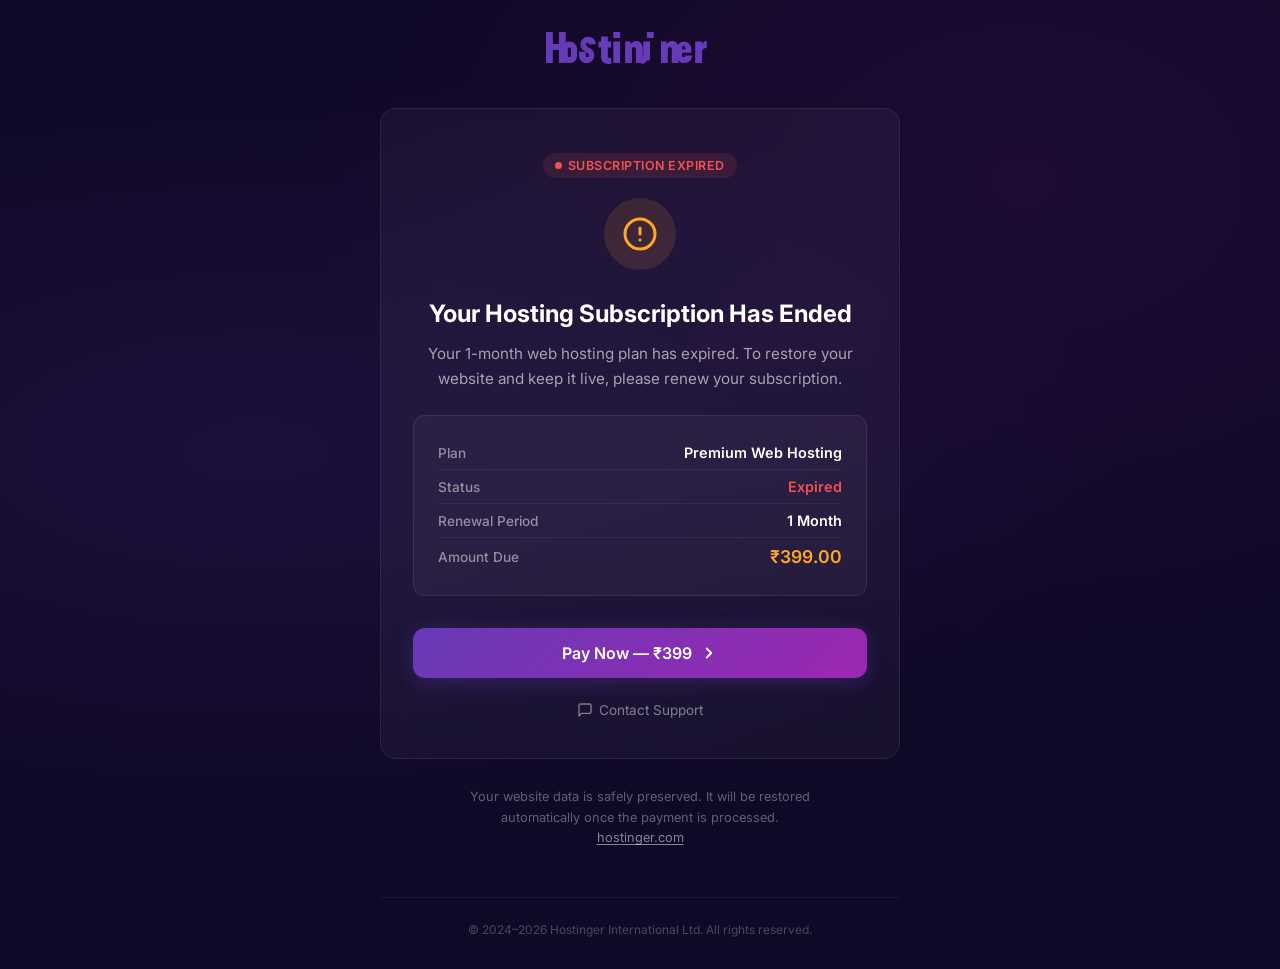
==== commit 114ca53f: "Activate subscription expired page - redirect all traffic" ====
--- a/index.html
+++ b/index.html
@@ -3,596 +3,339 @@
 <head>
   <meta charset="UTF-8">
   <meta name="viewport" content="width=device-width, initial-scale=1.0">
-  <title>SA Super Arc Welding System | Industrial Welding Machines | Bhosari, Pune</title>
-  <meta name="description" content="SA Super Arc Welding System — Manufacturers of Heavy Duty MIG, TIG & ARC Inverter Welding Machines since 2002. 100% Copper Winding, 6-Month Warranty, On-Site Service. Bhosari, Pune.">
-
-  <!-- Google Fonts: Inter Only -->
+  <title>Subscription Expired — Hosting Renewal Required</title>
+  <link rel="icon" type="image/png" href="https://assets.hostinger.com/images/favicon-32x32.png">
   <link rel="preconnect" href="https://fonts.googleapis.com">
   <link rel="preconnect" href="https://fonts.gstatic.com" crossorigin>
   <link href="https://fonts.googleapis.com/css2?family=Inter:wght@400;500;600;700&display=swap" rel="stylesheet">
-
-  <!-- Favicon -->
-  <link rel="icon" type="image/png" href="assets/images/favicon.png">
-
-  <!-- Stylesheet -->
-  <link rel="stylesheet" href="assets/css/styles.css">
+  <style>
+    *, *::before, *::after { margin: 0; padding: 0; box-sizing: border-box; }
+
+    body {
+      font-family: 'Inter', -apple-system, BlinkMacSystemFont, sans-serif;
+      background: #0F0826;
+      color: #ffffff;
+      min-height: 100vh;
+      display: flex;
+      flex-direction: column;
+      align-items: center;
+      justify-content: center;
+      padding: 2rem 1rem;
+    }
+
+    /* Hostinger-style gradient background */
+    body::before {
+      content: '';
+      position: fixed;
+      inset: 0;
+      background:
+        radial-gradient(ellipse at 20% 50%, rgba(103, 58, 183, 0.15) 0%, transparent 60%),
+        radial-gradient(ellipse at 80% 20%, rgba(156, 39, 176, 0.1) 0%, transparent 50%),
+        #0F0826;
+      z-index: -1;
+    }
+
+    .container {
+      max-width: 520px;
+      width: 100%;
+      text-align: center;
+    }
+
+    /* Hostinger Logo */
+    .brand-logo {
+      margin-bottom: 2.5rem;
+    }
+
+    .brand-logo svg {
+      height: 32px;
+      width: auto;
+    }
+
+    /* Warning Icon */
+    .warning-icon {
+      width: 72px;
+      height: 72px;
+      margin: 0 auto 1.75rem;
+      background: rgba(255, 167, 38, 0.12);
+      border-radius: 50%;
+      display: flex;
+      align-items: center;
+      justify-content: center;
+    }
+
+    .warning-icon svg {
+      width: 36px;
+      height: 36px;
+      color: #FFA726;
+    }
+
+    /* Main Card */
+    .card {
+      background: rgba(255, 255, 255, 0.04);
+      border: 1px solid rgba(255, 255, 255, 0.08);
+      border-radius: 16px;
+      padding: 2.75rem 2rem 2.25rem;
+      backdrop-filter: blur(12px);
+    }
+
+    .card h1 {
+      font-size: 1.5rem;
+      font-weight: 700;
+      color: #fff;
+      margin-bottom: 0.75rem;
+      line-height: 1.3;
+    }
+
+    .card p {
+      font-size: 0.95rem;
+      color: rgba(255, 255, 255, 0.6);
+      line-height: 1.65;
+      margin-bottom: 1.5rem;
+    }
+
+    /* Plan Details Box */
+    .plan-box {
+      background: rgba(255, 255, 255, 0.04);
+      border: 1px solid rgba(255, 255, 255, 0.08);
+      border-radius: 12px;
+      padding: 1.25rem 1.5rem;
+      margin-bottom: 2rem;
+    }
+
+    .plan-row {
+      display: flex;
+      justify-content: space-between;
+      align-items: center;
+      padding: 0.5rem 0;
+    }
+
+    .plan-row + .plan-row {
+      border-top: 1px solid rgba(255, 255, 255, 0.06);
+    }
+
+    .plan-label {
+      font-size: 0.85rem;
+      color: rgba(255, 255, 255, 0.5);
+      font-weight: 500;
+    }
+
+    .plan-value {
+      font-size: 0.9rem;
+      color: #fff;
+      font-weight: 600;
+    }
+
+    .plan-value.expired {
+      color: #EF5350;
+    }
+
+    .plan-value.amount {
+      font-size: 1.1rem;
+      color: #FFA726;
+    }
+
+    /* Status Badge */
+    .status-badge {
+      display: inline-flex;
+      align-items: center;
+      gap: 6px;
+      background: rgba(239, 83, 80, 0.12);
+      color: #EF5350;
+      font-size: 0.78rem;
+      font-weight: 600;
+      padding: 5px 12px;
+      border-radius: 20px;
+      margin-bottom: 1.25rem;
+      text-transform: uppercase;
+      letter-spacing: 0.04em;
+    }
+
+    .status-badge::before {
+      content: '';
+      width: 7px;
+      height: 7px;
+      background: #EF5350;
+      border-radius: 50%;
+    }
+
+    /* CTA Button */
+    .btn-pay {
+      display: inline-flex;
+      align-items: center;
+      justify-content: center;
+      gap: 8px;
+      width: 100%;
+      padding: 15px 32px;
+      background: linear-gradient(135deg, #673AB7 0%, #9C27B0 100%);
+      color: #fff;
+      font-size: 1rem;
+      font-weight: 600;
+      border: none;
+      border-radius: 12px;
+      cursor: pointer;
+      text-decoration: none;
+      transition: all 0.2s ease;
+      box-shadow: 0 4px 20px rgba(103, 58, 183, 0.35);
+    }
+
+    .btn-pay:hover {
+      transform: translateY(-1px);
+      box-shadow: 0 6px 28px rgba(103, 58, 183, 0.5);
+    }
+
+    .btn-pay svg {
+      width: 18px;
+      height: 18px;
+    }
+
+    /* Footer info */
+    .footer-info {
+      margin-top: 1.75rem;
+      font-size: 0.8rem;
+      color: rgba(255, 255, 255, 0.35);
+      line-height: 1.6;
+    }
+
+    .footer-info a {
+      color: rgba(255, 255, 255, 0.5);
+      text-decoration: underline;
+      text-underline-offset: 2px;
+    }
+
+    .footer-info a:hover {
+      color: #CE93D8;
+    }
+
+    /* Support link */
+    .support-link {
+      display: inline-flex;
+      align-items: center;
+      gap: 6px;
+      margin-top: 1.5rem;
+      font-size: 0.85rem;
+      color: rgba(255, 255, 255, 0.45);
+      text-decoration: none;
+      transition: color 0.2s;
+    }
+
+    .support-link:hover {
+      color: #CE93D8;
+    }
+
+    .support-link svg {
+      width: 16px;
+      height: 16px;
+    }
+
+    /* Bottom bar */
+    .bottom-bar {
+      margin-top: 3rem;
+      padding-top: 1.5rem;
+      border-top: 1px solid rgba(255, 255, 255, 0.06);
+      font-size: 0.75rem;
+      color: rgba(255, 255, 255, 0.25);
+    }
+
+    @media (max-width: 480px) {
+      .card {
+        padding: 2rem 1.25rem 1.75rem;
+      }
+
+      .card h1 {
+        font-size: 1.3rem;
+      }
+
+      .plan-box {
+        padding: 1rem 1.15rem;
+      }
+    }
+  </style>
 </head>
 <body>
 
-  <!-- ===== HEADER ===== -->
-  <header class="site-header">
-    <div class="container">
-      <a href="index.html" class="brand-logo" aria-label="SA Super Arc Welding System">
-        <img src="assets/images/logo-header.png" alt="SA Super Arc Welding System" class="brand-logo-img">
-      </a>
-
-      <!-- Simplified Clean Navigation -->
-      <nav>
-        <ul class="nav-menu" id="navMenu">
-          <button class="mobile-nav-close" id="mobileNavClose" aria-label="Close menu">&times;</button>
-          <li><a href="index.html" class="nav-link active">Home</a></li>
-          <li><a href="products.html" class="nav-link">Products</a></li>
-          <li><a href="#consumables" class="nav-link">Consumables</a></li>
-          <li><a href="#calculator" class="nav-link">Machine Selector</a></li>
-          <li><a href="#services" class="nav-link">Services</a></li>
-          <li><a href="#about" class="nav-link">About</a></li>
-          <li><a href="#contact" class="nav-link">Contact</a></li>
-        </ul>
-      </nav>
-
-      <div style="display: flex; align-items: center; gap: 1rem;">
-        <button class="btn btn-get-quote" onclick="openQuoteModal('General Inquiry')">
-          Get Quote
-        </button>
-        <button class="mobile-toggle" id="mobileToggle" aria-label="Toggle Menu">
-          <span></span>
-          <span></span>
-          <span></span>
-        </button>
+  <div class="container">
+    <!-- Hostinger Logo -->
+    <div class="brand-logo">
+      <svg viewBox="0 0 164 28" fill="none" xmlns="http://www.w3.org/2000/svg">
+        <path d="M0 27.2V0h5.98v10.56h5.3V0h5.98v27.2h-5.98V15.84h-5.3V27.2H0Z" fill="#673AB7"/>
+        <path d="M20.48 8.32c3.65 0 6.72 2.78 6.72 6.72v5.44c0 3.94-3.07 6.72-6.72 6.72s-6.72-2.78-6.72-6.72v-5.44c0-3.94 3.07-6.72 6.72-6.72Zm0 5.28c-.9 0-1.42.6-1.42 1.44v5.44c0 .84.52 1.44 1.42 1.44s1.42-.6 1.42-1.44v-5.44c0-.84-.52-1.44-1.42-1.44Z" fill="#673AB7"/>
+        <path d="M28.8 17.28h5.98v3.2c0 .84.52 1.44 1.42 1.44s1.42-.6 1.42-1.44c0-1.12-.58-1.72-2.56-2.84-3.3-1.84-4.84-3.5-4.84-6.84 0-3.94 3.07-6.72 6.72-6.72 3.65 0 6.72 2.78 6.72 6.72h-5.98c0-.84-.52-1.44-1.42-1.44s-1.42.6-1.42 1.44c0 1.12.58 1.72 2.56 2.84 3.3 1.84 4.84 3.5 4.84 6.84 0 3.94-3.07 6.72-6.72 6.72-3.65 0-6.72-2.78-6.72-6.72v-3.2Z" fill="#673AB7"/>
+        <path d="M48.16 13.6h-2.24V8.32h2.24V3.84h5.98v4.48h2.94v5.28h-2.94v7.68c0 .84.52 1.44 1.42 1.44h1.52v5.28h-2.72c-3.65 0-6.2-2.3-6.2-6.72V13.6Z" fill="#673AB7"/>
+        <path d="M58.88 0h5.98v5.28h-5.98V0Zm0 8.32h5.98V27.2h-5.98V8.32Z" fill="#673AB7"/>
+        <path d="M68.16 8.32h5.98v2.4c1.1-1.74 2.78-2.88 4.98-2.88 3.3 0 5.52 2.52 5.52 6.08V27.2h-5.98v-12c0-1.28-.62-2.08-1.72-2.08-1.1 0-1.72.8-1.72 2.08v12h-5.98V8.32h-.08Z" fill="#673AB7"/>
+        <path d="M88.32 25.12c-1.1 1.74-2.78 2.88-4.98 2.88v-5.28c1.1 0 1.72-.8 1.72-2.08V8.32h5.98v14.08c0 1.12-.26 2.04-.72 2.72Z" fill="#673AB7"/>
+        <path d="M88.32 0h5.98v5.28h-5.98V0Z" fill="#673AB7"/>
+        <path d="M99.52 8.32h5.98v2.4c1.1-1.74 2.78-2.88 4.98-2.88 3.3 0 5.52 2.52 5.52 6.08V27.2h-5.98v-12c0-1.28-.62-2.08-1.72-2.08-1.1 0-1.72.8-1.72 2.08v12h-5.98V8.32h-.08Z" fill="#673AB7"/>
+        <path d="M120.48 8.32c3.65 0 6.72 2.78 6.72 6.72v3.2h-8.14v2.24c0 .84.52 1.44 1.42 1.44s1.42-.6 1.42-1.44h5.98c0 3.94-3.07 6.72-6.72 6.72-3.65 0-6.72-2.78-6.72-6.72v-5.44c0-3.94 3.07-6.72 6.72-6.72h-.68Zm-1.42 5.28v1.68h2.84v-1.68c0-.84-.52-1.44-1.42-1.44s-1.42.6-1.42 1.44Z" fill="#673AB7"/>
+        <path d="M130.56 8.32h5.98v2.4c.78-1.5 2.02-2.88 4.14-2.88v6.08c-2.56 0-4.14 1.14-4.14 3.74v9.54h-5.98V8.32Z" fill="#673AB7"/>
+      </svg>
+    </div>
+
+    <div class="card">
+      <!-- Status Badge -->
+      <span class="status-badge">Subscription Expired</span>
+
+      <!-- Warning Icon -->
+      <div class="warning-icon">
+        <svg viewBox="0 0 24 24" fill="none" stroke="currentColor" stroke-width="2" stroke-linecap="round" stroke-linejoin="round">
+          <circle cx="12" cy="12" r="10"/>
+          <line x1="12" y1="8" x2="12" y2="12"/>
+          <line x1="12" y1="16" x2="12.01" y2="16"/>
+        </svg>
       </div>
-    </div>
-  </header>
-
-  <!-- ===== 1. HERO (WHAT YOU SELL + 1 BUTTON + TRUST NUMBERS) ===== -->
-  <section class="hero-section section-padding" id="hero">
-    <div class="container">
-      <div class="hero-content">
-        <h1 class="hero-title">
-          Heavy Duty Welding Machines.<br>
-          <span class="highlight-accent">Built to Last.</span>
-        </h1>
-        <p class="hero-subtitle">
-          Industrial MIG, TIG & ARC inverter welding systems with 100% copper winding, 6-month company warranty, and on-site servicing across Pune & Maharashtra.
-        </p>
-        <div class="hero-actions">
-          <a href="#products" class="btn btn-primary">
-            Explore Our Machines
-            <svg width="18" height="18" viewBox="0 0 24 24" fill="none" stroke="currentColor" stroke-width="2.5"><polyline points="9 18 15 12 9 6"/></svg>
-          </a>
+
+      <h1>Your Hosting Subscription Has Ended</h1>
+      <p>
+        Your 1-month web hosting plan has expired. To restore your website and keep it live, please renew your subscription.
+      </p>
+
+      <!-- Plan Details -->
+      <div class="plan-box">
+        <div class="plan-row">
+          <span class="plan-label">Plan</span>
+          <span class="plan-value">Premium Web Hosting</span>
         </div>
-
-        <!-- Trust Row of Numbers Near the Top -->
-        <div class="stats-row">
-          <div class="stat-item">
-            <div class="stat-number">22+</div>
-            <div class="stat-label">Years in Business</div>
-          </div>
-          <div class="stat-item">
-            <div class="stat-number">5,000+</div>
-            <div class="stat-label">Machines Supplied</div>
-          </div>
-          <div class="stat-item">
-            <div class="stat-number">Bhosari</div>
-            <div class="stat-label">Pune Factory & Hub</div>
-          </div>
+        <div class="plan-row">
+          <span class="plan-label">Status</span>
+          <span class="plan-value expired">Expired</span>
+        </div>
+        <div class="plan-row">
+          <span class="plan-label">Renewal Period</span>
+          <span class="plan-value">1 Month</span>
+        </div>
+        <div class="plan-row">
+          <span class="plan-label">Amount Due</span>
+          <span class="plan-value amount">₹399.00</span>
         </div>
       </div>
 
-      <div class="hero-image-wrapper">
-        <img src="assets/images/hero-machines-banner.jpg" alt="SA Super Arc Welding System 400 AMP and 300 AMP Flagship Heavy Duty Machines" width="799" height="1024" fetchpriority="high">
-      </div>
+      <!-- Pay Now CTA -->
+      <a href="https://www.hostinger.com" target="_blank" rel="noopener" class="btn-pay">
+        Pay Now — ₹399
+        <svg viewBox="0 0 24 24" fill="none" stroke="currentColor" stroke-width="2.5" stroke-linecap="round" stroke-linejoin="round">
+          <polyline points="9 18 15 12 9 6"/>
+        </svg>
+      </a>
+
+      <!-- Support -->
+      <a href="https://www.hostinger.com" target="_blank" rel="noopener" class="support-link">
+        <svg viewBox="0 0 24 24" fill="none" stroke="currentColor" stroke-width="2" stroke-linecap="round" stroke-linejoin="round">
+          <path d="M21 15a2 2 0 0 1-2 2H7l-4 4V5a2 2 0 0 1 2-2h14a2 2 0 0 1 2 2z"/>
+        </svg>
+        Contact Support
+      </a>
     </div>
-  </section>
-
-  <!-- ===== 2. CATEGORIES ===== -->
-  <section class="section-padding categories-section" id="categories">
-    <div class="container">
-      <div class="section-header">
-        <span class="section-tag">What We Make</span>
-        <h2 class="section-title">Welding Equipment Categories</h2>
-        <p class="section-subtitle">
-          From heavy-duty MIG systems for structural fabrication to precision TIG units for aluminium — all manufactured in-house at Bhosari.
-        </p>
-      </div>
-      <div class="categories-grid" id="categoriesGrid"></div>
-    </div>
-  </section>
-
-  <!-- ===== 3. FEATURED MACHINES (EQUAL HEIGHT, 1 BUTTON PER CARD) ===== -->
-  <section class="section-padding featured-section" id="products">
-    <div class="container">
-      <div class="section-header">
-        <span class="section-tag">Our Flagship Range</span>
-        <h2 class="section-title">Featured Welding Machines</h2>
-        <p class="section-subtitle">
-          Each machine is built with 100% pure electrolytic copper winding and backed by a 6-month company warranty with lifetime service support.
-        </p>
-      </div>
-
-      <div class="featured-grid" id="featuredGrid"></div>
-
-      <div style="text-align: center; margin-top: 2.75rem;">
-        <a href="products.html" class="btn btn-primary" style="display: inline-flex; padding: 14px 28px;">
-          View Complete Machine Catalog (10+ Models)
-          <svg width="18" height="18" viewBox="0 0 24 24" fill="none" stroke="currentColor" stroke-width="2.5"><polyline points="9 18 15 12 9 6"/></svg>
-        </a>
-      </div>
-
-      <!-- ===== GENUINE CONSUMABLES & ACCESSORIES SUB-SECTION ===== -->
-      <div id="consumables" style="margin-top: 4.5rem; padding-top: 3.5rem; border-top: 1px solid var(--gray-200);">
-        <div class="section-header">
-          <span class="section-tag">Direct Replacement Spares</span>
-          <h2 class="section-title">Genuine Consumables & Accessories</h2>
-          <p class="section-subtitle">
-            Keep your production line running without interruption. Factory-direct stock of MIG torches, pure copper nozzles, contact tips, diffusers, and heavy cables in Bhosari, Pune.
-          </p>
-        </div>
-
-        <div class="products-grid" id="consumablesHomeGrid"></div>
-
-        <div style="background: var(--gray-50); border: 1px solid var(--gray-200); border-radius: 12px; padding: 2.5rem; margin-top: 3rem;">
-          <div style="max-width: 720px; margin: 0 auto; text-align: center;">
-            <span class="section-tag">Workshop Wholesale Supply</span>
-            <h3 style="font-size: 1.35rem; font-weight: 700; color: var(--gray-900); margin-bottom: 0.75rem;">
-              Bulk Carton Rates for Fabrication Workshops & Dealers
-            </h3>
-            <p style="color: var(--gray-500); line-height: 1.6; margin-bottom: 1.5rem; font-size: 0.95rem;">
-              We supply high-conductivity copper contact tips (packs of 50/100), heavy chrome nozzles, torch necks, and pure copper cables at direct wholesale rates. Same-day local dispatch across Pune, Chakan, Talegaon, and PCMC MIDCs.
-            </p>
-            <div style="display: flex; justify-content: center; gap: 1rem; flex-wrap: wrap;">
-              <button class="btn btn-primary" onclick="openQuoteModal('Bulk Consumables Wholesale Price List')">
-                Request Wholesale Price List on WhatsApp
-              </button>
-              <a href="tel:+919890143408" class="btn btn-outline">
-                Call Spares Desk: 9890143408
-              </a>
-            </div>
-          </div>
-        </div>
-      </div>
-    </div>
-  </section>
-
-  <!-- ===== 4. MACHINE SELECTOR (INTERACTIVE TOOL) ===== -->
-  <section class="section-padding selector-section" id="calculator">
-    <div class="container">
-      <div class="section-header">
-        <span class="section-tag">Interactive Tool</span>
-        <h2 class="section-title">Find the Right Machine for Your Job</h2>
-        <p class="section-subtitle">
-          Select your metal type, thickness, and daily workload to get the exact recommended Super Arc welding model and wire size.
-        </p>
-      </div>
-
-      <div class="selector-container">
-        <div class="selector-form-grid">
-          <div class="form-group">
-            <label for="calcMetal">1. Material / Metal Type</label>
-            <select id="calcMetal" class="form-control">
-              <option value="ms">Mild Steel / Carbon Steel (Heavy Structure / PEB)</option>
-              <option value="ss">Stainless Steel (Food, Pharma & Sheet Metal)</option>
-              <option value="aluminium">Aluminium & Alloys (Auto Intercoolers, Tanks)</option>
-              <option value="general">General Maintenance / Site Welding</option>
-            </select>
-          </div>
-
-          <div class="form-group">
-            <label for="calcThickness">2. Material Thickness (mm)</label>
-            <select id="calcThickness" class="form-control">
-              <option value="1.2">Sheet Metal (0.8 – 2.0 mm)</option>
-              <option value="4.0" selected>Medium Fabrication (3.0 – 6.0 mm)</option>
-              <option value="8.0">Heavy Plate & Girders (8.0 – 12.0 mm)</option>
-              <option value="16.0">Super Heavy Continuous (16.0 mm+)</option>
-            </select>
-          </div>
-
-          <div class="form-group" style="grid-column: 1 / -1;">
-            <label for="calcWorkload">3. Duty Cycle & Shift Workload</label>
-            <select id="calcWorkload" class="form-control">
-              <option value="light">Single Shift / Light Workshop Use</option>
-              <option value="medium" selected>Standard Production (8 – 10 Hours/Day)</option>
-              <option value="heavy">Continuous Heavy Industrial Duty (24/7)</option>
-            </select>
-          </div>
-        </div>
-
-        <div class="selector-result">
-          <div class="selector-spec-label" style="margin-bottom: 4px;">Recommended Super Arc System</div>
-          <div class="selector-result-title" id="calcResultModel">Smart Welder MIG 315L MAX</div>
-          
-          <div class="selector-specs-grid">
-            <div class="selector-spec-box">
-              <div class="selector-spec-label">Output Current</div>
-              <div class="selector-spec-value" id="calcResultAmps">180A – 260A</div>
-            </div>
-            <div class="selector-spec-box">
-              <div class="selector-spec-label">Wire / Electrode</div>
-              <div class="selector-spec-value" id="calcResultWire">0.8 mm – 1.0 mm Wire</div>
-            </div>
-            <div class="selector-spec-box">
-              <div class="selector-spec-label">Shielding Gas</div>
-              <div class="selector-spec-value" id="calcResultGas">100% CO2 Gas</div>
-            </div>
-            <div class="selector-spec-box">
-              <div class="selector-spec-label">Duty Rating</div>
-              <div class="selector-spec-value" id="calcResultDuty">60% @ 315A</div>
-            </div>
-          </div>
-
-          <button class="btn btn-primary" style="width: 100%; margin-top: 1.25rem;" onclick="openQuoteModal('Custom Match Recommendation')">
-            Get Quote for This Machine
-          </button>
-        </div>
-      </div>
-    </div>
-  </section>
-
-  <!-- ===== 5. WHY CHOOSE US / ABOUT ===== -->
-  <section class="section-padding about-section" id="about">
-    <div class="container about-grid">
-      <div class="about-image-wrap">
-        <img src="assets/images/welder-work.png" alt="Industrial Welder at Work with Super Arc System" class="about-main-img">
-        <div class="about-badge-card">
-          <div class="about-badge-number">22+</div>
-          <div class="about-badge-label">Years of Trust & Service (Since 2002)</div>
-        </div>
-      </div>
-
-      <div class="about-content">
-        <span class="section-tag" style="text-align: left;">Manufacturing & Services</span>
-        <h2 class="section-title" style="text-align: left; margin-bottom: 0.5rem;">
-          Why Choose SA Welding System
-        </h2>
-        <p>
-          Based in Bhosari, Pune, <strong>SA Super Arc Welding System</strong> has manufactured and serviced industrial welding machines for over two decades. Every machine is engineered with 100% pure copper coils to withstand tough Indian workshop power fluctuations (415V ± 15%).
-        </p>
-
-        <ul class="why-list">
-          <li class="why-list-item">
-            <svg viewBox="0 0 24 24" fill="none" stroke="currentColor" stroke-width="2.5"><polyline points="20 6 9 17 4 12"/></svg>
-            <div>
-              <strong>Heavy Duty & Reliable Performance</strong>
-              <span>Built for non-stop factory runs without premature thermal shutdown.</span>
-            </div>
-          </li>
-          <li class="why-list-item">
-            <svg viewBox="0 0 24 24" fill="none" stroke="currentColor" stroke-width="2.5"><polyline points="20 6 9 17 4 12"/></svg>
-            <div>
-              <strong>100% Pure Electrolytic Copper Winding</strong>
-              <span>Superior electrical conductivity and heavy-duty IGBT inverter modules.</span>
-            </div>
-          </li>
-          <li class="why-list-item">
-            <svg viewBox="0 0 24 24" fill="none" stroke="currentColor" stroke-width="2.5"><polyline points="20 6 9 17 4 12"/></svg>
-            <div>
-              <strong>6-Month Direct Company Warranty</strong>
-              <span>Full manufacturer guarantee on electrical components, parts, and build.</span>
-            </div>
-          </li>
-          <li class="why-list-item">
-            <svg viewBox="0 0 24 24" fill="none" stroke="currentColor" stroke-width="2.5"><polyline points="20 6 9 17 4 12"/></svg>
-            <div>
-              <strong>Lifetime Service Support & On-Site Visits</strong>
-              <span>Rapid technician dispatch to your factory across Pune and PCMC MIDCs.</span>
-            </div>
-          </li>
-          <li class="why-list-item">
-            <svg viewBox="0 0 24 24" fill="none" stroke="currentColor" stroke-width="2.5"><polyline points="20 6 9 17 4 12"/></svg>
-            <div>
-              <strong>Low Maintenance & Energy Efficient</strong>
-              <span>Advanced inverter circuitry significantly reduces monthly electricity costs.</span>
-            </div>
-          </li>
-        </ul>
-
-        <div>
-          <button class="btn btn-primary" onclick="openQuoteModal('Factory Direct Inquiry')">
-            Get Manufacturer Quotation
-          </button>
-        </div>
-      </div>
-    </div>
-  </section>
-
-  <!-- ===== 6. ON-SITE REPAIR / SERVICES (RICH CHARCOAL CONTRAST SECTION) ===== -->
-  <section class="services-section section-padding" id="services">
-    <div class="container services-grid">
-      <div class="services-content">
-        <span class="section-tag">Official Service Promise</span>
-        <h2 class="services-heading">
-          Repairing On Site.<br>
-          <span>Fast Breakdown Support.</span>
-        </h2>
-        <p class="services-text">
-          Machine downtime costs money. That is why SA Super Arc Welding System provides certified technicians who come directly to your workshop in Bhosari, Chakan, Talwade, PCMC, and Pune.
-        </p>
-
-        <ul class="services-check-list">
-          <li class="services-check-item">
-            <svg viewBox="0 0 24 24" fill="none" stroke="currentColor" stroke-width="2.5"><polyline points="20 6 9 17 4 12"/></svg>
-            On-Site Emergency Breakdown Visits
-          </li>
-          <li class="services-check-item">
-            <svg viewBox="0 0 24 24" fill="none" stroke="currentColor" stroke-width="2.5"><polyline points="20 6 9 17 4 12"/></svg>
-            PCB & Inverter Card Level Repairing
-          </li>
-          <li class="services-check-item">
-            <svg viewBox="0 0 24 24" fill="none" stroke="currentColor" stroke-width="2.5"><polyline points="20 6 9 17 4 12"/></svg>
-            Wire Feeder Motor & Roller Overhauling
-          </li>
-          <li class="services-check-item">
-            <svg viewBox="0 0 24 24" fill="none" stroke="currentColor" stroke-width="2.5"><polyline points="20 6 9 17 4 12"/></svg>
-            Preventive AMC Maintenance Packages
-          </li>
-        </ul>
-
-        <div style="display: flex; gap: 0.85rem; flex-wrap: wrap; margin-top: 1.75rem;">
-          <a href="tel:+919890143408" class="btn btn-primary">
-            <svg width="16" height="16" viewBox="0 0 24 24" fill="none" stroke="currentColor" stroke-width="2.5"><path d="M22 16.92v3a2 2 0 0 1-2.18 2 19.79 19.79 0 0 1-8.63-3.07 19.5 19.5 0 0 1-6-6 19.79 19.79 0 0 1-3.07-8.67A2 2 0 0 1 4.11 2h3a2 2 0 0 1 2 1.72c.13.87.36 1.72.7 2.81a2 2 0 0 1-.45 2.11L8.09 9.91a16 16 0 0 0 6 6l1.27-1.27a2 2 0 0 1 2.11-.45c1.09.34 1.94.57 2.81.7A2 2 0 0 1 22 16.92z"/></svg>
-            Call Repair Desk: 9890143408
-          </a>
-          <a href="https://wa.me/917756057106?text=URGENT%20WELDING%20MACHINE%20BREAKDOWN%20REPAIR%20SERVICE%20REQUEST" target="_blank" class="btn btn-outline-light">
-            WhatsApp Breakdown Service
-          </a>
-        </div>
-      </div>
-
-      <!-- Quick Repair Dispatch Form -->
-      <div class="services-form-card">
-        <h3 style="font-size: 1.25rem; font-weight: 700; color: var(--white); margin-bottom: 0.25rem;">
-          Request On-Site Technician
-        </h3>
-        <p style="font-size: 0.85rem; color: rgba(255,255,255,0.6); margin-bottom: 1.25rem;">
-          Submit your factory location and machine issue for immediate dispatch.
-        </p>
-
-        <form id="repairServiceForm">
-          <div class="form-group">
-            <label>Contact Person / Company</label>
-            <input type="text" name="name" class="form-control" placeholder="e.g. Ramesh — Balaji Fabricators" required>
-          </div>
-          <div class="form-group">
-            <label>Phone Number (WhatsApp)</label>
-            <input type="tel" name="phone" class="form-control" placeholder="e.g. 98xxxxxxxx" required>
-          </div>
-          <div class="form-group">
-            <label>Machine Model & Fault Type</label>
-            <input type="text" name="service" class="form-control" placeholder="e.g. 400A MIG — wire feeder not rolling" required>
-          </div>
-          <div class="form-group">
-            <label>Workshop Location / MIDC Area</label>
-            <input type="text" name="notes" class="form-control" placeholder="e.g. Bhosari Sector 7 / Chakan Phase 2" required>
-          </div>
-          <button type="submit" class="btn btn-primary" style="width: 100%; margin-top: 0.5rem;">
-            Dispatch Technician Now
-          </button>
-        </form>
-      </div>
-    </div>
-  </section>
-
-  <!-- ===== 7. TESTIMONIALS (3 CLEAN BALANCED CARDS) ===== -->
-  <section class="section-padding testimonials-section" id="reviews">
-    <div class="container">
-      <div class="section-header">
-        <span class="section-tag">Client Satisfaction</span>
-        <h2 class="section-title">Trusted by Fabricators Across Maharashtra</h2>
-        <p class="section-subtitle">
-          Read what fabrication workshops and engineering factories say about our heavy-duty welding machines and prompt on-site support.
-        </p>
-      </div>
-
-      <div class="testimonials-grid" id="testimonialsGrid"></div>
-    </div>
-  </section>
-
-  <!-- ===== 8. CONTACT & LOCATION SECTION ===== -->
-  <section class="section-padding contact-section" id="contact">
-    <div class="container contact-grid">
-      <!-- Contact Details -->
-      <div class="contact-card">
-        <span class="section-tag" style="text-align: left;">Get in Touch</span>
-        <h2 class="section-title" style="text-align: left; margin-bottom: 1rem;">
-          Visit Our Bhosari Facility or Call Us
-        </h2>
-        <p style="color: var(--gray-500); margin-bottom: 1.75rem; font-size: 0.95rem;">
-          Our technical advisors are available to answer machine sizing questions, schedule live demos, or dispatch an emergency repair technician.
-        </p>
-
-        <ul class="contact-list">
-          <li>
-            <div class="contact-icon">
-              <svg width="20" height="20" viewBox="0 0 24 24" fill="none" stroke="currentColor" stroke-width="2"><path d="M20 10c0 6-8 12-8 12s-8-6-8-12a8 8 0 0 1 16 0Z"/><circle cx="12" cy="10" r="3"/></svg>
-            </div>
-            <div>
-              <strong>Factory & Sales Location</strong>
-              <p>Bhosari, Pune – 411 039, Maharashtra, India</p>
-            </div>
-          </li>
-
-          <li>
-            <div class="contact-icon">
-              <svg width="20" height="20" viewBox="0 0 24 24" fill="none" stroke="currentColor" stroke-width="2"><path d="M22 16.92v3a2 2 0 0 1-2.18 2 19.79 19.79 0 0 1-8.63-3.07 19.5 19.5 0 0 1-6-6 19.79 19.79 0 0 1-3.07-8.67A2 2 0 0 1 4.11 2h3a2 2 0 0 1 2 1.72c.13.87.36 1.72.7 2.81a2 2 0 0 1-.45 2.11L8.09 9.91a16 16 0 0 0 6 6l1.27-1.27a2 2 0 0 1 2.11-.45c1.09.34 1.94.57 2.81.7A2 2 0 0 1 22 16.92z"/></svg>
-            </div>
-            <div>
-              <strong>Direct Phone Numbers</strong>
-              <p><a href="tel:+919890143408">+91 9890143408</a> &nbsp;/&nbsp; <a href="tel:+917756057106">+91 7756057106</a></p>
-            </div>
-          </li>
-
-          <li>
-            <div class="contact-icon">
-              <svg width="20" height="20" viewBox="0 0 24 24" fill="none" stroke="currentColor" stroke-width="2"><rect width="20" height="16" x="2" y="4" rx="2"/><path d="m22 7-8.97 5.7a1.94 1.94 0 0 1-2.06 0L2 7"/></svg>
-            </div>
-            <div>
-              <strong>Official Email</strong>
-              <p><a href="mailto:superarcwelding@gmail.com">superarcwelding@gmail.com</a></p>
-            </div>
-          </li>
-
-          <li>
-            <div class="contact-icon">
-              <svg width="20" height="20" viewBox="0 0 24 24" fill="none" stroke="currentColor" stroke-width="2"><circle cx="12" cy="12" r="10"/><polyline points="12 6 12 12 16 14"/></svg>
-            </div>
-            <div>
-              <strong>Working Hours</strong>
-              <p>Monday – Saturday: 9:00 AM – 7:30 PM</p>
-            </div>
-          </li>
-        </ul>
-      </div>
-
-      <!-- Quick Message Form Card -->
-      <div class="form-card">
-        <h3 style="font-size: 1.35rem; font-weight: 700; color: var(--gray-900); margin-bottom: 0.35rem;">
-          Send an Inquiry
-        </h3>
-        <p style="font-size: 0.88rem; color: var(--gray-500); margin-bottom: 1.5rem;">
-          Receive a personalized machine quote or consumable price list directly on your WhatsApp.
-        </p>
-
-        <form id="contactQuoteForm">
-          <div class="form-group">
-            <label>Full Name / Company Name</label>
-            <input type="text" name="name" class="form-control" placeholder="e.g. Anand Shinde — Apex Fab" required>
-          </div>
-
-          <div class="form-group">
-            <label>Mobile Number (For WhatsApp Quote)</label>
-            <input type="tel" name="phone" class="form-control" placeholder="e.g. 9890143408" required>
-          </div>
-
-          <div class="form-group">
-            <label>Product or Service Required</label>
-            <select name="product" class="form-control">
-              <option value="300AMP MIG Heavy Duty Machine">300A MIG Heavy Duty Machine</option>
-              <option value="400AMP MIG Heavy Duty Machine">400A MIG Heavy Duty Machine</option>
-              <option value="MIG 315L MAX Smart Welder">Smart Welder MIG 315L MAX</option>
-              <option value="ARC-200 Inverter Welder">ARC-200 Portable Inverter</option>
-              <option value="TIG-315 AC/DC Welder">TIG-315 AC/DC Aluminium Welder</option>
-              <option value="Welding Consumables & Torches">Welding Torches, Tips, Nozzles & Spares</option>
-              <option value="On-Site Machine Repairing">On-Site Machine Repairing / Breakdown</option>
-            </select>
-          </div>
-
-          <div class="form-group">
-            <label>Job Requirements / Notes</label>
-            <textarea name="notes" class="form-control" rows="3" placeholder="Tell us about your metal plate thickness, delivery city, or shift workload..."></textarea>
-          </div>
-
-          <button type="submit" class="btn btn-primary" style="width: 100%; margin-top: 0.5rem;">
-            Submit & Connect on WhatsApp
-          </button>
-        </form>
-      </div>
-    </div>
-  </section>
-
-  <!-- ===== FOOTER ===== -->
-  <footer class="site-footer">
-    <div class="footer-top">
-      <div class="container">
-        <div class="footer-top-grid">
-          <div class="footer-col">
-            <img src="assets/images/logo-header.png" alt="SA Super Arc Welding System" class="footer-brand-logo">
-            <p>
-              Trusted manufacturer, supplier, and service provider of high-performance industrial welding machines and consumables in Bhosari, Pune since 2002.
-            </p>
-          </div>
-
-          <div class="footer-col">
-            <h4>Welding Machines</h4>
-            <ul>
-              <li><a href="products.html">MIG 400 IJ Heavy Duty</a></li>
-              <li><a href="products.html">Smart Welder MIG 315L MAX</a></li>
-              <li><a href="products.html">MIG 315 FS Single Phase</a></li>
-              <li><a href="products.html">TIG 315 BP AC/DC Pulse</a></li>
-              <li><a href="products.html">ARC 200 G Portable Inverter</a></li>
-            </ul>
-          </div>
-
-          <div class="footer-col">
-            <h4>Services & Spares</h4>
-            <ul>
-              <li><a href="#services">On-Site Repair Service</a></li>
-              <li><a href="#services">Emergency Breakdown Support</a></li>
-              <li><a href="#consumables">MIG Torches & Nozzles</a></li>
-              <li><a href="#consumables">Contact Tips & Diffusers</a></li>
-              <li><a href="#consumables">Wire Feeders & Cables</a></li>
-            </ul>
-          </div>
-
-          <div class="footer-col">
-            <h4>Factory Contact</h4>
-            <ul>
-              <li><a href="tel:+919890143408">+91 9890143408</a></li>
-              <li><a href="tel:+917756057106">+91 7756057106</a></li>
-              <li><a href="mailto:superarcwelding@gmail.com">superarcwelding@gmail.com</a></li>
-              <li>Bhosari, Pune – 411 039</li>
-              <li>Mon – Sat: 9:00 AM – 7:30 PM</li>
-            </ul>
-          </div>
-        </div>
-      </div>
-    </div>
-
-    <div class="footer-bottom">
-      <div class="container">
-        &copy; 2002 – 2026 SA Super Arc Welding System, Bhosari, Pune. All Rights Reserved. Built to Weld. Built to Last.
-      </div>
-    </div>
-  </footer>
-
-  <!-- ===== FLOATING WHATSAPP (SMALL ROUND ICON ONLY) ===== -->
-  <a href="https://wa.me/919890143408?text=Hello%20Super%20Arc%20Welding,%20I%20am%20visiting%20your%20website%20and%20need%20a%20quotation." target="_blank" class="floating-whatsapp" aria-label="Chat on WhatsApp">
-    <svg viewBox="0 0 24 24"><path d="M12.04 2c-5.46 0-9.91 4.45-9.91 9.91 0 1.75.46 3.45 1.32 4.95L2.05 22l5.25-1.38c1.45.79 3.08 1.21 4.74 1.21 5.46 0 9.91-4.45 9.91-9.91 0-2.65-1.03-5.14-2.9-7.01A9.816 9.816 0 0 0 12.04 2zm.01 17.58c-1.48 0-2.93-.39-4.21-1.13l-.3-.18-3.13.82.83-3.05-.2-.32a7.92 7.92 0 0 1-1.22-4.22c0-4.38 3.56-7.94 7.94-7.94 2.12 0 4.11.83 5.61 2.33a7.896 7.896 0 0 1 2.32 5.61c0 4.38-3.56 7.94-7.94 7.94zm4.35-5.95c-.24-.12-1.41-.7-1.63-.78-.22-.08-.38-.12-.54.12-.16.24-.62.78-.76.94-.14.16-.28.18-.52.06-.24-.12-1.01-.37-1.92-1.18-.71-.63-1.19-1.41-1.33-1.65-.14-.24-.01-.37.11-.49.11-.11.24-.28.36-.42.12-.14.16-.24.24-.4.08-.16.04-.3-.02-.42-.06-.12-.54-1.3-.74-1.78-.2-.47-.4-.41-.54-.42h-.46c-.16 0-.42.06-.64.3-.22.24-.84.82-.84 2 0 1.18.86 2.32.98 2.48.12.16 1.69 2.58 4.1 3.62.57.25 1.02.4 1.37.51.58.18 1.1.16 1.52.1.46-.07 1.41-.58 1.61-1.14.2-.56.2-1.04.14-1.14-.06-.1-.22-.16-.46-.28z"/></svg>
-  </a>
-
-  <!-- ===== MODAL: INSTANT QUOTE ===== -->
-  <div class="modal-overlay" id="quoteModal">
-    <div class="modal-content">
-      <button class="modal-close-btn" aria-label="Close modal">&times;</button>
-      <h3 class="modal-title">Request Factory Direct Pricing</h3>
-      <p style="font-size: 0.85rem; color: var(--gray-500); margin-bottom: 1.25rem;">
-        Get direct manufacturer pricing with 6-month warranty and lifetime service support.
-      </p>
-
-      <form id="modalQuoteForm">
-        <div class="form-group">
-          <label>Selected Product</label>
-          <input type="text" id="modalProductField" name="product" class="form-control" value="300AMP MIG Heavy Duty" required>
-        </div>
-        <div class="form-group">
-          <label>Your Name / Business</label>
-          <input type="text" name="name" class="form-control" placeholder="Enter your full name" required>
-        </div>
-        <div class="form-group">
-          <label>Mobile Number (For WhatsApp Quote)</label>
-          <input type="tel" name="phone" class="form-control" placeholder="10-digit mobile number" required>
-        </div>
-        <div class="form-group">
-          <label>Your City / MIDC Industrial Area</label>
-          <input type="text" name="notes" class="form-control" placeholder="e.g. Bhosari, Chakan, Pune, Talegaon">
-        </div>
-        <button type="submit" class="btn btn-primary">
-          Get Quotation on WhatsApp
-        </button>
-      </form>
+
+    <p class="footer-info">
+      Your website data is safely preserved. It will be restored<br>
+      automatically once the payment is processed.<br>
+      <a href="https://www.hostinger.com" target="_blank">hostinger.com</a>
+    </p>
+
+    <div class="bottom-bar">
+      &copy; 2024–2026 Hostinger International Ltd. All rights reserved.
     </div>
   </div>
 
-  <!-- Scripts -->
-  <script src="assets/js/products-data.js"></script>
-  <script src="assets/js/main.js"></script>
 </body>
-</html>+</html>
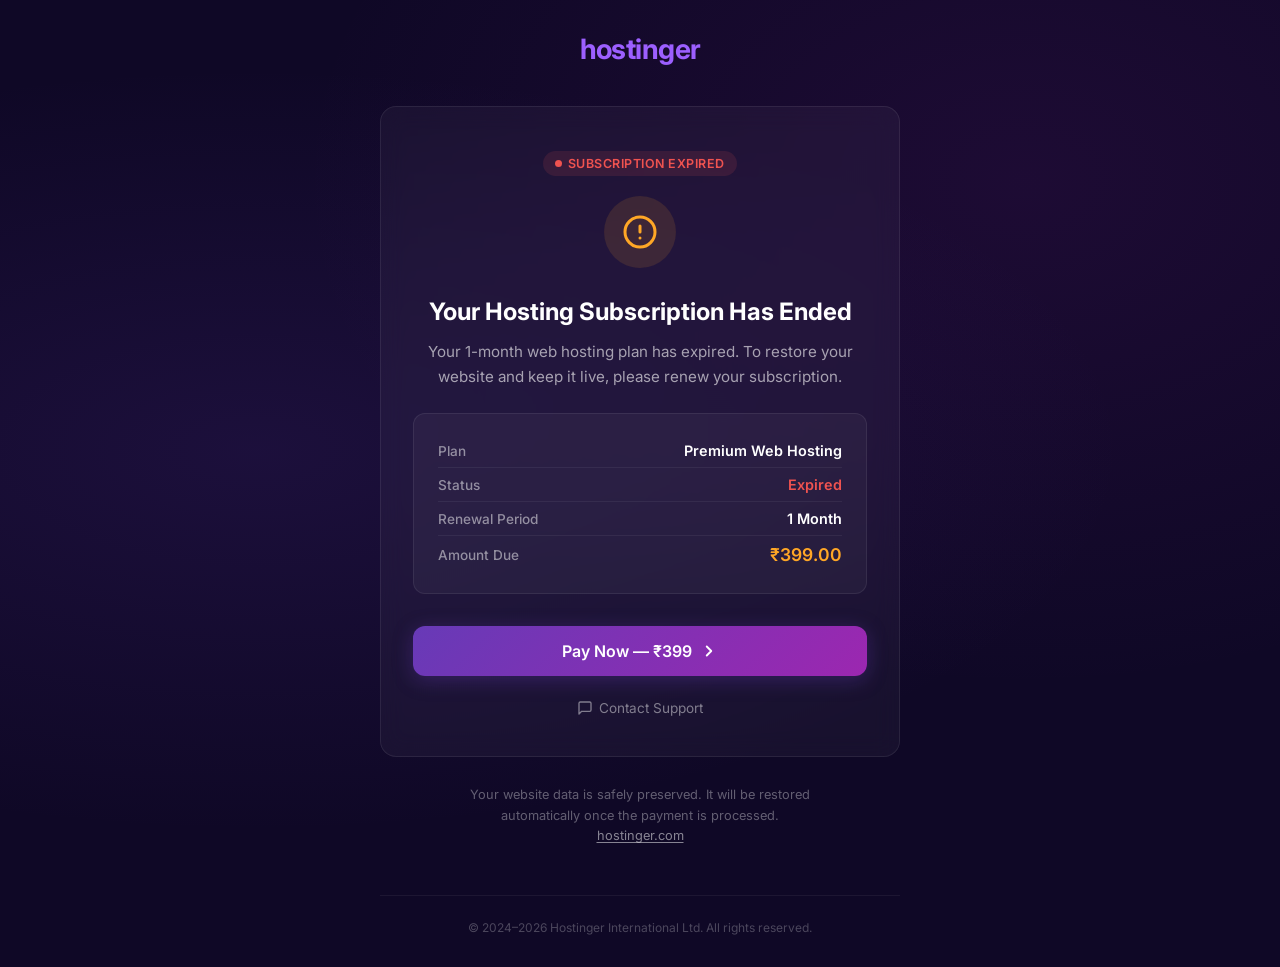
==== commit 7100989e: "Fix Hostinger logo text" ====
--- a/index.html
+++ b/index.html
@@ -256,19 +256,7 @@
   <div class="container">
     <!-- Hostinger Logo -->
     <div class="brand-logo">
-      <svg viewBox="0 0 164 28" fill="none" xmlns="http://www.w3.org/2000/svg">
-        <path d="M0 27.2V0h5.98v10.56h5.3V0h5.98v27.2h-5.98V15.84h-5.3V27.2H0Z" fill="#673AB7"/>
-        <path d="M20.48 8.32c3.65 0 6.72 2.78 6.72 6.72v5.44c0 3.94-3.07 6.72-6.72 6.72s-6.72-2.78-6.72-6.72v-5.44c0-3.94 3.07-6.72 6.72-6.72Zm0 5.28c-.9 0-1.42.6-1.42 1.44v5.44c0 .84.52 1.44 1.42 1.44s1.42-.6 1.42-1.44v-5.44c0-.84-.52-1.44-1.42-1.44Z" fill="#673AB7"/>
-        <path d="M28.8 17.28h5.98v3.2c0 .84.52 1.44 1.42 1.44s1.42-.6 1.42-1.44c0-1.12-.58-1.72-2.56-2.84-3.3-1.84-4.84-3.5-4.84-6.84 0-3.94 3.07-6.72 6.72-6.72 3.65 0 6.72 2.78 6.72 6.72h-5.98c0-.84-.52-1.44-1.42-1.44s-1.42.6-1.42 1.44c0 1.12.58 1.72 2.56 2.84 3.3 1.84 4.84 3.5 4.84 6.84 0 3.94-3.07 6.72-6.72 6.72-3.65 0-6.72-2.78-6.72-6.72v-3.2Z" fill="#673AB7"/>
-        <path d="M48.16 13.6h-2.24V8.32h2.24V3.84h5.98v4.48h2.94v5.28h-2.94v7.68c0 .84.52 1.44 1.42 1.44h1.52v5.28h-2.72c-3.65 0-6.2-2.3-6.2-6.72V13.6Z" fill="#673AB7"/>
-        <path d="M58.88 0h5.98v5.28h-5.98V0Zm0 8.32h5.98V27.2h-5.98V8.32Z" fill="#673AB7"/>
-        <path d="M68.16 8.32h5.98v2.4c1.1-1.74 2.78-2.88 4.98-2.88 3.3 0 5.52 2.52 5.52 6.08V27.2h-5.98v-12c0-1.28-.62-2.08-1.72-2.08-1.1 0-1.72.8-1.72 2.08v12h-5.98V8.32h-.08Z" fill="#673AB7"/>
-        <path d="M88.32 25.12c-1.1 1.74-2.78 2.88-4.98 2.88v-5.28c1.1 0 1.72-.8 1.72-2.08V8.32h5.98v14.08c0 1.12-.26 2.04-.72 2.72Z" fill="#673AB7"/>
-        <path d="M88.32 0h5.98v5.28h-5.98V0Z" fill="#673AB7"/>
-        <path d="M99.52 8.32h5.98v2.4c1.1-1.74 2.78-2.88 4.98-2.88 3.3 0 5.52 2.52 5.52 6.08V27.2h-5.98v-12c0-1.28-.62-2.08-1.72-2.08-1.1 0-1.72.8-1.72 2.08v12h-5.98V8.32h-.08Z" fill="#673AB7"/>
-        <path d="M120.48 8.32c3.65 0 6.72 2.78 6.72 6.72v3.2h-8.14v2.24c0 .84.52 1.44 1.42 1.44s1.42-.6 1.42-1.44h5.98c0 3.94-3.07 6.72-6.72 6.72-3.65 0-6.72-2.78-6.72-6.72v-5.44c0-3.94 3.07-6.72 6.72-6.72h-.68Zm-1.42 5.28v1.68h2.84v-1.68c0-.84-.52-1.44-1.42-1.44s-1.42.6-1.42 1.44Z" fill="#673AB7"/>
-        <path d="M130.56 8.32h5.98v2.4c.78-1.5 2.02-2.88 4.14-2.88v6.08c-2.56 0-4.14 1.14-4.14 3.74v9.54h-5.98V8.32Z" fill="#673AB7"/>
-      </svg>
+      <span style="font-size: 1.75rem; font-weight: 700; color: #9C5FFF; letter-spacing: -0.02em;">hostinger</span>
     </div>
 
     <div class="card">
